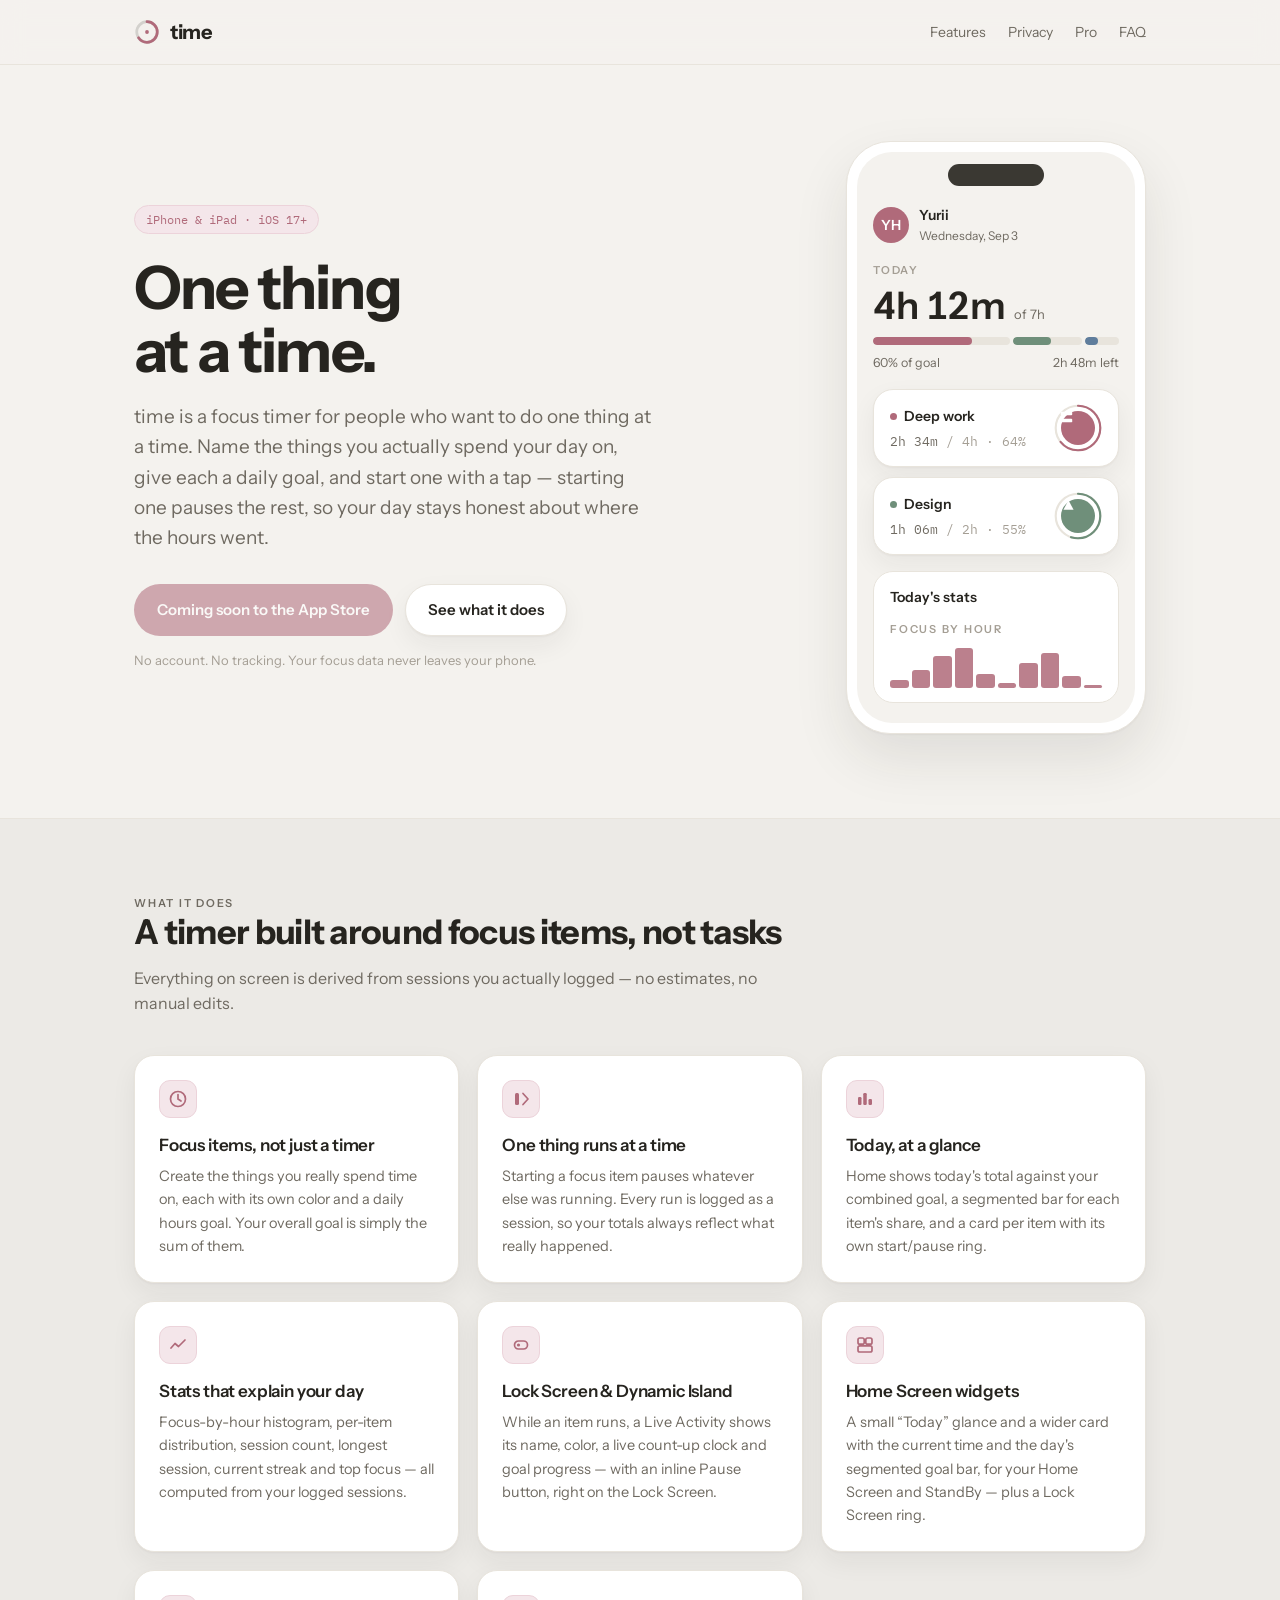
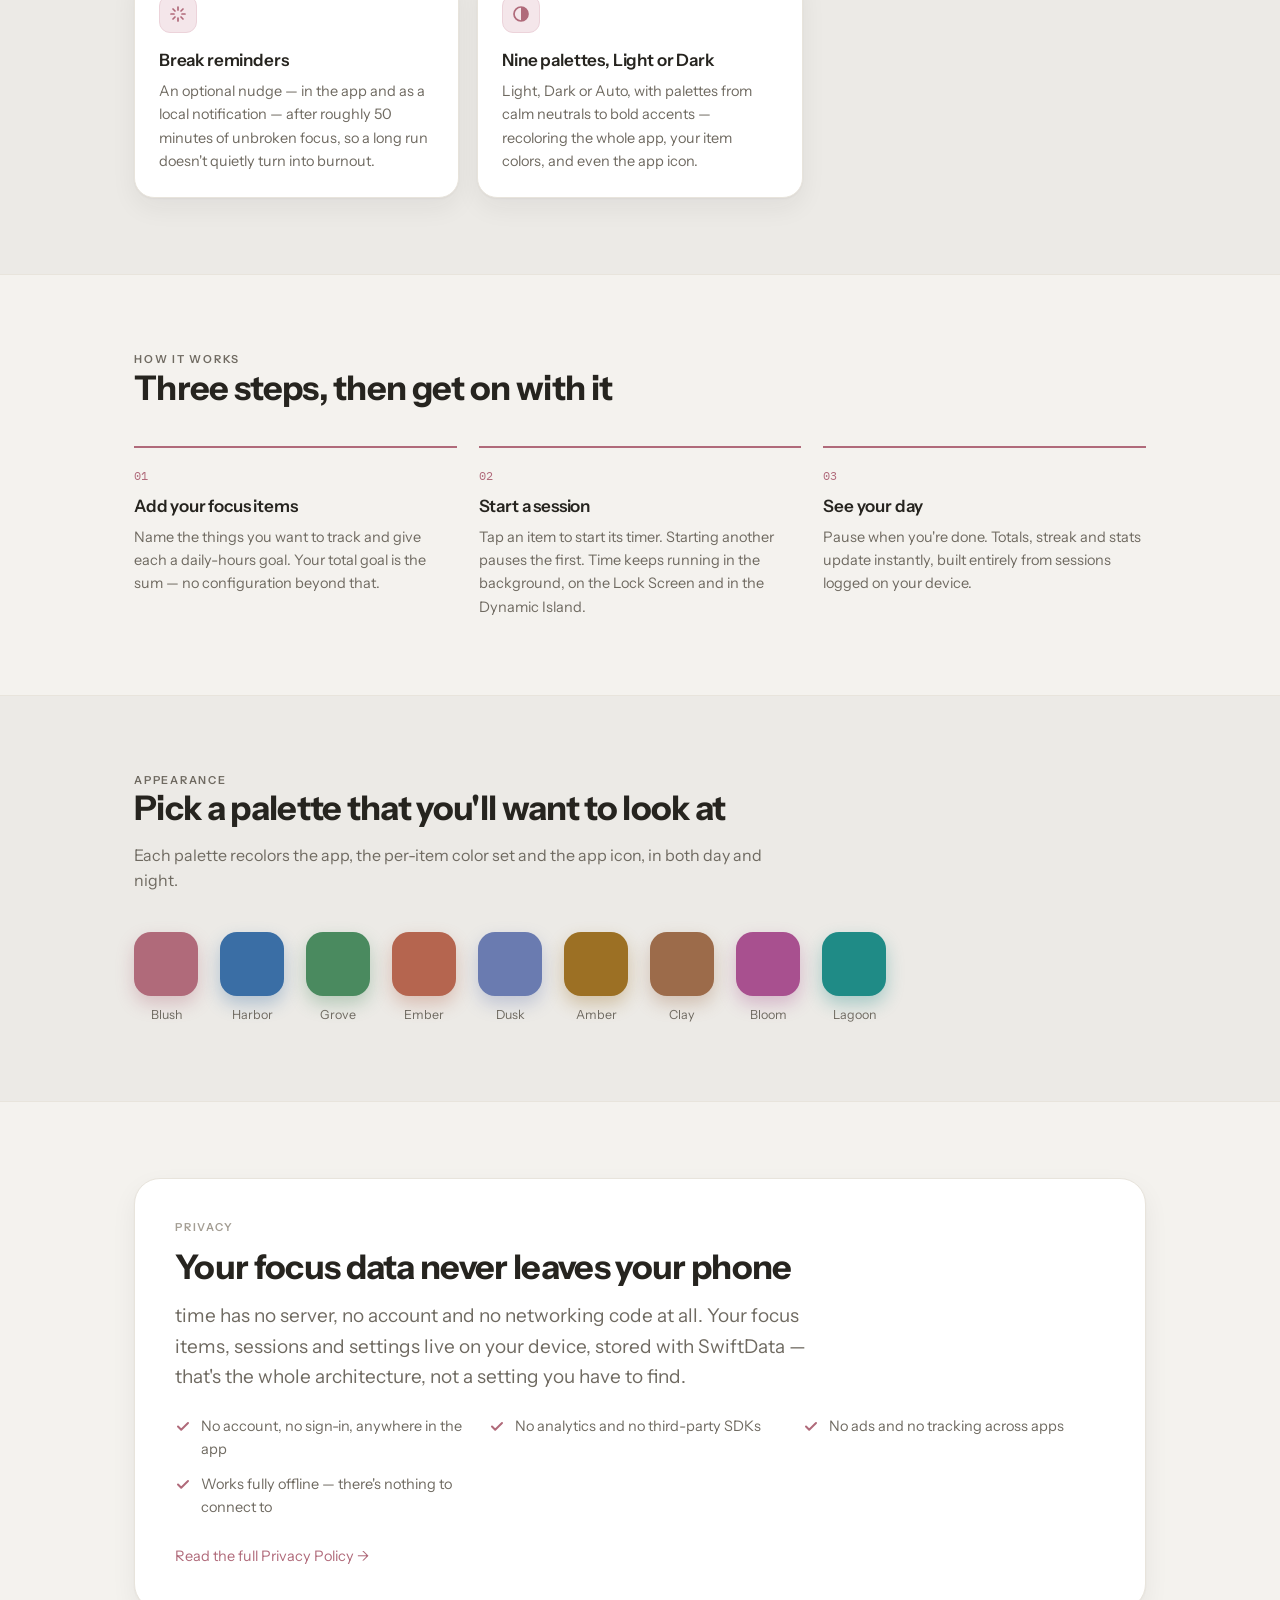
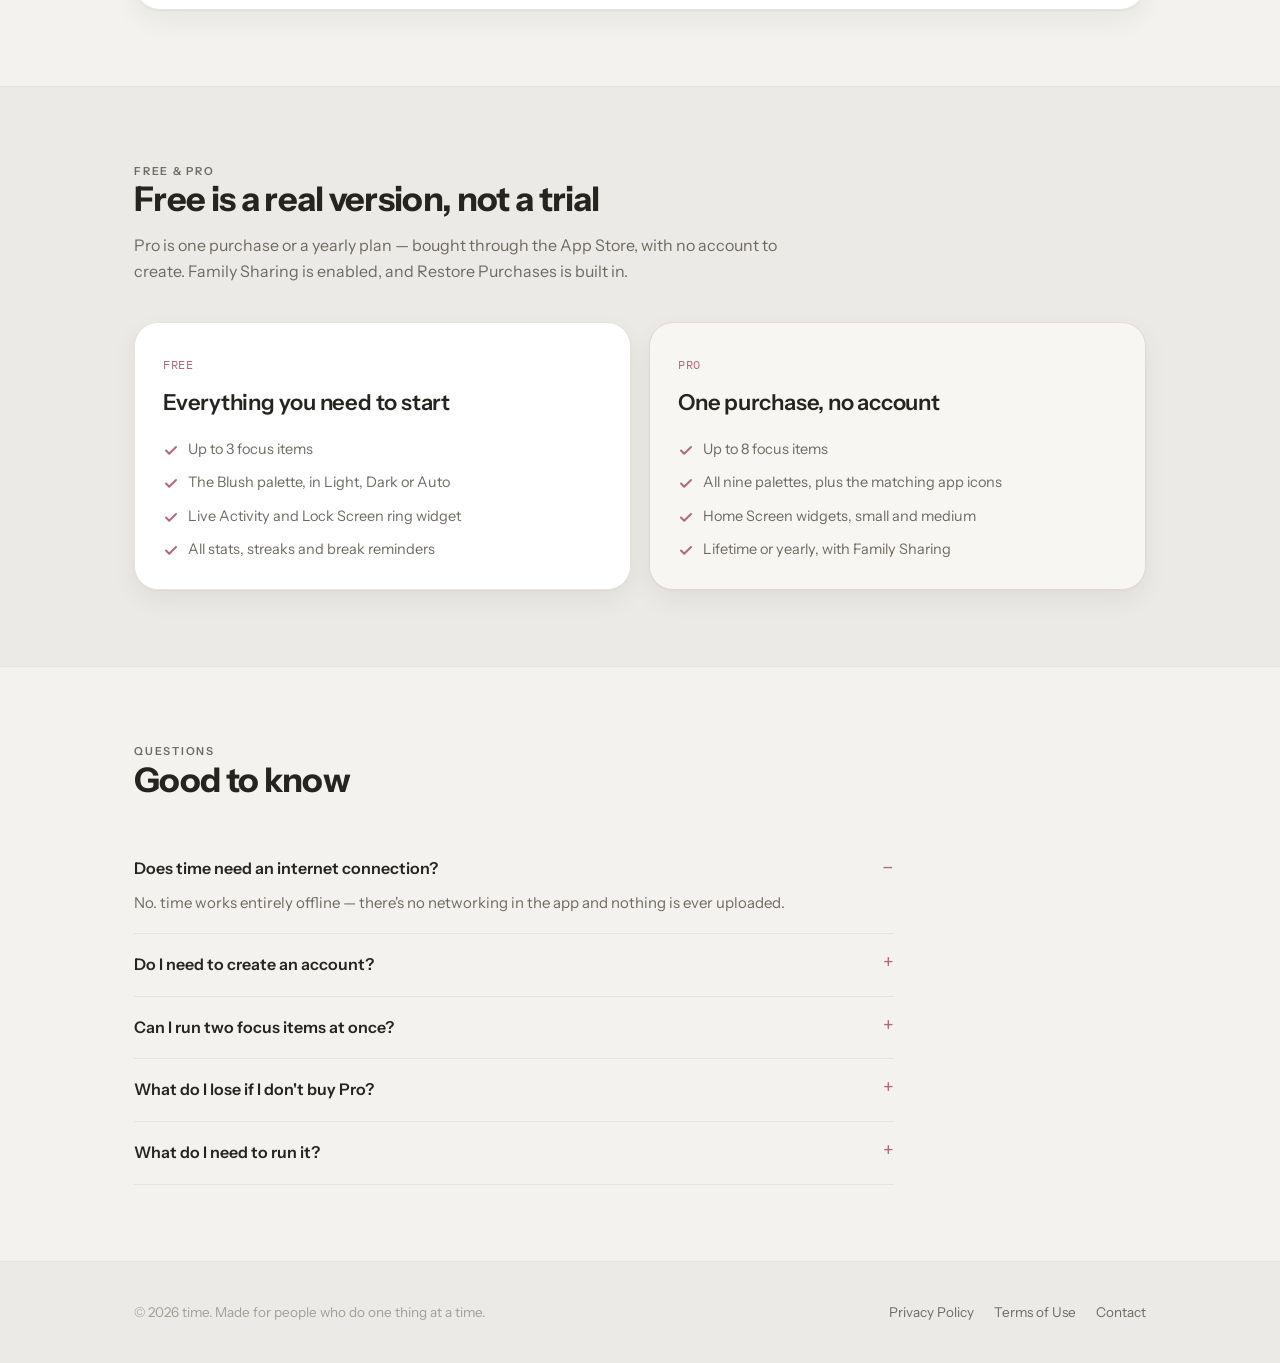
==== index.html @ 2e371567 "Add landing page, Privacy Policy and Terms of Use for GitHub Pages Static site for the `time` iOS ap" ====
<!DOCTYPE html>
<html lang="en">
<head>
<meta charset="utf-8">
<meta name="viewport" content="width=device-width, initial-scale=1">
<title>time — one thing at a time</title>
<meta name="description" content="time is a local-only focus timer for iPhone and iPad. Give the things you do each day their own goal, start one with a tap, and see exactly where your hours went. No account, no tracking.">
<meta property="og:title" content="time — one thing at a time">
<meta property="og:description" content="A local-only focus timer for iPhone and iPad. No account, no tracking.">
<meta property="og:type" content="website">
<meta name="theme-color" content="#b06a7a">
<link rel="preconnect" href="https://fonts.googleapis.com">
<link rel="preconnect" href="https://fonts.gstatic.com" crossorigin>
<link href="https://fonts.googleapis.com/css2?family=Instrument+Sans:wght@400;500;600;700&family=IBM+Plex+Mono:wght@400;500&display=swap" rel="stylesheet">
<link rel="stylesheet" href="assets/site.css">
<link rel="icon" href="assets/mark.svg" type="image/svg+xml">
</head>
<body>

<header class="site-head">
  <div class="wrap">
    <a class="brand" href="./">
      <svg width="26" height="26" viewBox="0 0 76 76" aria-hidden="true">
        <circle cx="38" cy="38" r="30" fill="none" stroke="currentColor" stroke-width="8" opacity=".16"/>
        <circle cx="38" cy="38" r="30" fill="none" stroke="#b06a7a" stroke-width="8" stroke-linecap="round"
                stroke-dasharray="188.5" stroke-dashoffset="66" transform="rotate(-90 38 38)"/>
        <circle cx="38" cy="38" r="5.5" fill="#b06a7a"/>
      </svg>
      time
    </a>
    <nav class="nav">
      <a href="#features">Features</a>
      <a href="#privacy">Privacy</a>
      <a href="#pricing">Pro</a>
      <a href="#faq">FAQ</a>
    </nav>
  </div>
</header>

<!-- ───────────────────────── hero ───────────────────────── -->
<section class="hero">
  <div class="wrap">
    <div class="hero-copy">
      <span class="badge">iPhone &amp; iPad · iOS 17+</span>
      <h1>One thing<br>at a time.</h1>
      <p class="lede">
        time is a focus timer for people who want to do one thing at a time. Name the things you
        actually spend your day on, give each a daily goal, and start one with a tap — starting
        one pauses the rest, so your day stays honest about where the hours went.
      </p>
      <div class="cta-row">
        <span class="btn btn--primary" aria-disabled="true">Coming soon to the App&nbsp;Store</span>
        <a class="btn btn--ghost" href="#features">See what it does</a>
      </div>
      <p class="cta-note">No account. No tracking. Your focus data never leaves your phone.</p>
    </div>

    <!-- home screen, drawn from the app's own design tokens -->
    <div class="phone" aria-label="The time app's Home screen">
      <div class="phone-screen">
        <div class="notch"></div>

        <div class="ph-row">
          <div style="display:flex; align-items:center; gap:10px">
            <div class="avatar">YH</div>
            <div>
              <div class="ph-name">Yurii</div>
              <div class="ph-date">Wednesday, Sep 3</div>
            </div>
          </div>
        </div>

        <div>
          <p class="eyebrow" style="margin-bottom:8px">Today</p>
          <div style="display:flex; align-items:baseline; gap:8px">
            <span class="ph-total">4h 12m</span>
            <span class="ph-of">of 7h</span>
          </div>
          <div class="segbar">
            <span style="flex:4"><i style="width:72%; background:#b06a7a"></i></span>
            <span style="flex:2"><i style="width:55%; background:#6f8f7a"></i></span>
            <span style="flex:1"><i style="width:38%; background:#5f7d9c"></i></span>
          </div>
          <div style="display:flex; justify-content:space-between; font-size:12.5px; color:var(--muted); margin-top:8px">
            <span>60% of goal</span><span>2h 48m left</span>
          </div>
        </div>

        <div style="display:flex; flex-direction:column; gap:10px">
          <div class="card focus-card">
            <div style="min-width:0">
              <div class="focus-name"><span class="dot" style="background:#b06a7a"></span>Deep work</div>
              <div class="focus-time">2h 34m<em> / 4h · 64%</em></div>
            </div>
            <div class="ring">
              <svg viewBox="0 0 56 56">
                <circle cx="28" cy="28" r="26" fill="none" stroke="var(--border)" stroke-width="2.5"/>
                <circle cx="28" cy="28" r="26" fill="none" stroke="#b06a7a" stroke-width="2.5"
                        stroke-linecap="round" stroke-dasharray="163.4" stroke-dashoffset="59"/>
              </svg>
              <button type="button" tabindex="-1" aria-hidden="true">
                <svg width="11" height="12" viewBox="0 0 13 14"><rect width="4.5" height="14" rx="1.5" fill="currentColor"/><rect x="8.5" width="4.5" height="14" rx="1.5" fill="currentColor"/></svg>
              </button>
            </div>
          </div>

          <div class="card focus-card">
            <div style="min-width:0">
              <div class="focus-name"><span class="dot" style="background:#6f8f7a"></span>Design</div>
              <div class="focus-time">1h 06m<em> / 2h · 55%</em></div>
            </div>
            <div class="ring">
              <svg viewBox="0 0 56 56">
                <circle cx="28" cy="28" r="26" fill="none" stroke="var(--border)" stroke-width="2.5"/>
                <circle cx="28" cy="28" r="26" fill="none" stroke="#6f8f7a" stroke-width="2.5"
                        stroke-linecap="round" stroke-dasharray="163.4" stroke-dashoffset="74"/>
              </svg>
              <button type="button" tabindex="-1" aria-hidden="true" style="background:#6f8f7a">
                <svg width="11" height="12" viewBox="0 0 13 14" style="margin-left:2px"><path d="M1 1l11 6-11 6z" fill="currentColor"/></svg>
              </button>
            </div>
          </div>
        </div>

        <div class="card card--flat">
          <div style="font-size:14px; font-weight:600">Today's stats</div>
          <p class="eyebrow" style="margin:12px 0 0">Focus by hour</p>
          <div class="hist">
            <i style="height:20%"></i><i style="height:45%"></i><i style="height:80%"></i>
            <i style="height:100%"></i><i style="height:35%"></i><i style="height:12%"></i>
            <i style="height:62%"></i><i style="height:88%"></i><i style="height:30%"></i>
            <i style="height:8%"></i>
          </div>
        </div>
      </div>
    </div>
  </div>
</section>

<!-- ───────────────────────── features ───────────────────────── -->
<section id="features" class="alt">
  <div class="wrap">
    <div class="section-head">
      <p class="eyebrow">What it does</p>
      <h2>A timer built around focus items, not tasks</h2>
      <p>Everything on screen is derived from sessions you actually logged — no estimates, no manual edits.</p>
    </div>

    <div class="grid">
      <article class="feature">
        <div class="ficon"><svg width="20" height="20" viewBox="0 0 20 20" fill="none"><circle cx="10" cy="10" r="7.5" stroke="currentColor" stroke-width="1.7"/><path d="M10 5.5V10l3 2" stroke="currentColor" stroke-width="1.7" stroke-linecap="round"/></svg></div>
        <h3>Focus items, not just a timer</h3>
        <p>Create the things you really spend time on, each with its own color and a daily hours goal. Your overall goal is simply the sum of them.</p>
      </article>

      <article class="feature">
        <div class="ficon"><svg width="20" height="20" viewBox="0 0 20 20" fill="none"><rect x="4" y="4" width="4" height="12" rx="1.5" fill="currentColor"/><path d="M12 4.5l5 5.5-5 5.5" stroke="currentColor" stroke-width="1.7" stroke-linecap="round" stroke-linejoin="round"/></svg></div>
        <h3>One thing runs at a time</h3>
        <p>Starting a focus item pauses whatever else was running. Every run is logged as a session, so your totals always reflect what really happened.</p>
      </article>

      <article class="feature">
        <div class="ficon"><svg width="20" height="20" viewBox="0 0 20 20" fill="none"><rect x="3" y="8" width="3.5" height="8" rx="1.2" fill="currentColor"/><rect x="8.25" y="4" width="3.5" height="12" rx="1.2" fill="currentColor"/><rect x="13.5" y="10" width="3.5" height="6" rx="1.2" fill="currentColor"/></svg></div>
        <h3>Today, at a glance</h3>
        <p>Home shows today's total against your combined goal, a segmented bar for each item's share, and a card per item with its own start/pause ring.</p>
      </article>

      <article class="feature">
        <div class="ficon"><svg width="20" height="20" viewBox="0 0 20 20" fill="none"><path d="M3 13l4-4.5 3.5 3L17 5" stroke="currentColor" stroke-width="1.7" stroke-linecap="round" stroke-linejoin="round"/></svg></div>
        <h3>Stats that explain your day</h3>
        <p>Focus-by-hour histogram, per-item distribution, session count, longest session, current streak and top focus — all computed from your logged sessions.</p>
      </article>

      <article class="feature">
        <div class="ficon"><svg width="20" height="20" viewBox="0 0 20 20" fill="none"><rect x="3.5" y="6" width="13" height="8" rx="4" stroke="currentColor" stroke-width="1.7"/><circle cx="7.5" cy="10" r="1.6" fill="currentColor"/></svg></div>
        <h3>Lock Screen &amp; Dynamic Island</h3>
        <p>While an item runs, a Live Activity shows its name, color, a live count-up clock and goal progress — with an inline Pause button, right on the Lock Screen.</p>
      </article>

      <article class="feature">
        <div class="ficon"><svg width="20" height="20" viewBox="0 0 20 20" fill="none"><rect x="3" y="3" width="6.2" height="6.2" rx="1.8" stroke="currentColor" stroke-width="1.7"/><rect x="10.8" y="3" width="6.2" height="6.2" rx="1.8" stroke="currentColor" stroke-width="1.7"/><rect x="3" y="10.8" width="14" height="6.2" rx="1.8" stroke="currentColor" stroke-width="1.7"/></svg></div>
        <h3>Home Screen widgets</h3>
        <p>A small “Today” glance and a wider card with the current time and the day's segmented goal bar, for your Home Screen and StandBy — plus a Lock Screen ring.</p>
      </article>

      <article class="feature">
        <div class="ficon"><svg width="20" height="20" viewBox="0 0 20 20" fill="none"><path d="M10 3v3M10 14v3M3 10h3M14 10h3M5 5l2 2M13 13l2 2M15 5l-2 2M7 13l-2 2" stroke="currentColor" stroke-width="1.7" stroke-linecap="round"/></svg></div>
        <h3>Break reminders</h3>
        <p>An optional nudge — in the app and as a local notification — after roughly 50 minutes of unbroken focus, so a long run doesn't quietly turn into burnout.</p>
      </article>

      <article class="feature">
        <div class="ficon"><svg width="20" height="20" viewBox="0 0 20 20" fill="none"><circle cx="10" cy="10" r="7" stroke="currentColor" stroke-width="1.7"/><path d="M10 3a7 7 0 010 14z" fill="currentColor"/></svg></div>
        <h3>Nine palettes, Light or Dark</h3>
        <p>Light, Dark or Auto, with palettes from calm neutrals to bold accents — recoloring the whole app, your item colors, and even the app icon.</p>
      </article>
    </div>
  </div>
</section>

<!-- ───────────────────────── how it works ───────────────────────── -->
<section id="how">
  <div class="wrap">
    <div class="section-head">
      <p class="eyebrow">How it works</p>
      <h2>Three steps, then get on with it</h2>
    </div>
    <div class="steps">
      <div class="step">
        <h3>Add your focus items</h3>
        <p>Name the things you want to track and give each a daily-hours goal. Your total goal is the sum — no configuration beyond that.</p>
      </div>
      <div class="step">
        <h3>Start a session</h3>
        <p>Tap an item to start its timer. Starting another pauses the first. Time keeps running in the background, on the Lock Screen and in the Dynamic Island.</p>
      </div>
      <div class="step">
        <h3>See your day</h3>
        <p>Pause when you're done. Totals, streak and stats update instantly, built entirely from sessions logged on your device.</p>
      </div>
    </div>
  </div>
</section>

<!-- ───────────────────────── palettes ───────────────────────── -->
<section class="alt">
  <div class="wrap">
    <div class="section-head">
      <p class="eyebrow">Appearance</p>
      <h2>Pick a palette that you'll want to look at</h2>
      <p>Each palette recolors the app, the per-item color set and the app icon, in both day and night.</p>
    </div>
    <div class="palettes">
      <div class="pal"><div class="pal-tile" style="background:#b06a7a; box-shadow:0 8px 18px #b06a7a55"></div><span class="pal-name">Blush</span></div>
      <div class="pal"><div class="pal-tile" style="background:#3a6ea5; box-shadow:0 8px 18px #3a6ea555"></div><span class="pal-name">Harbor</span></div>
      <div class="pal"><div class="pal-tile" style="background:#4a8a5f; box-shadow:0 8px 18px #4a8a5f55"></div><span class="pal-name">Grove</span></div>
      <div class="pal"><div class="pal-tile" style="background:#b5654f; box-shadow:0 8px 18px #b5654f55"></div><span class="pal-name">Ember</span></div>
      <div class="pal"><div class="pal-tile" style="background:#6a7bb0; box-shadow:0 8px 18px #6a7bb055"></div><span class="pal-name">Dusk</span></div>
      <div class="pal"><div class="pal-tile" style="background:#9c7024; box-shadow:0 8px 18px #9c702455"></div><span class="pal-name">Amber</span></div>
      <div class="pal"><div class="pal-tile" style="background:#9c6b4a; box-shadow:0 8px 18px #9c6b4a55"></div><span class="pal-name">Clay</span></div>
      <div class="pal"><div class="pal-tile" style="background:#a8508f; box-shadow:0 8px 18px #a8508f55"></div><span class="pal-name">Bloom</span></div>
      <div class="pal"><div class="pal-tile" style="background:#1f8b86; box-shadow:0 8px 18px #1f8b8655"></div><span class="pal-name">Lagoon</span></div>
    </div>
  </div>
</section>

<!-- ───────────────────────── privacy ───────────────────────── -->
<section id="privacy">
  <div class="wrap">
    <div class="panel">
      <p class="eyebrow">Privacy</p>
      <h2>Your focus data never leaves your phone</h2>
      <p class="lede" style="max-width:640px">
        time has no server, no account and no networking code at all. Your focus items, sessions
        and settings live on your device, stored with SwiftData — that's the whole architecture,
        not a setting you have to find.
      </p>
      <ul class="checks">
        <li><svg width="16" height="16" viewBox="0 0 16 16" fill="none"><path d="M3 8.5l3.2 3.2L13 5" stroke="currentColor" stroke-width="2" stroke-linecap="round" stroke-linejoin="round"/></svg><span>No account, no sign-in, anywhere in the app</span></li>
        <li><svg width="16" height="16" viewBox="0 0 16 16" fill="none"><path d="M3 8.5l3.2 3.2L13 5" stroke="currentColor" stroke-width="2" stroke-linecap="round" stroke-linejoin="round"/></svg><span>No analytics and no third-party SDKs</span></li>
        <li><svg width="16" height="16" viewBox="0 0 16 16" fill="none"><path d="M3 8.5l3.2 3.2L13 5" stroke="currentColor" stroke-width="2" stroke-linecap="round" stroke-linejoin="round"/></svg><span>No ads and no tracking across apps</span></li>
        <li><svg width="16" height="16" viewBox="0 0 16 16" fill="none"><path d="M3 8.5l3.2 3.2L13 5" stroke="currentColor" stroke-width="2" stroke-linecap="round" stroke-linejoin="round"/></svg><span>Works fully offline — there's nothing to connect to</span></li>
      </ul>
      <p style="margin:26px 0 0; font-size:14.5px"><a href="privacy/">Read the full Privacy Policy →</a></p>
    </div>
  </div>
</section>

<!-- ───────────────────────── pricing ───────────────────────── -->
<section id="pricing" class="alt">
  <div class="wrap">
    <div class="section-head">
      <p class="eyebrow">Free &amp; Pro</p>
      <h2>Free is a real version, not a trial</h2>
      <p>Pro is one purchase or a yearly plan — bought through the App Store, with no account to create. Family Sharing is enabled, and Restore Purchases is built in.</p>
    </div>
    <div class="tiers">
      <div class="tier">
        <span class="tier-tag">Free</span>
        <h3 style="font-size:22px; margin:8px 0 0">Everything you need to start</h3>
        <ul>
          <li><svg width="16" height="16" viewBox="0 0 16 16" fill="none"><path d="M3 8.5l3.2 3.2L13 5" stroke="currentColor" stroke-width="2" stroke-linecap="round" stroke-linejoin="round"/></svg><span>Up to 3 focus items</span></li>
          <li><svg width="16" height="16" viewBox="0 0 16 16" fill="none"><path d="M3 8.5l3.2 3.2L13 5" stroke="currentColor" stroke-width="2" stroke-linecap="round" stroke-linejoin="round"/></svg><span>The Blush palette, in Light, Dark or Auto</span></li>
          <li><svg width="16" height="16" viewBox="0 0 16 16" fill="none"><path d="M3 8.5l3.2 3.2L13 5" stroke="currentColor" stroke-width="2" stroke-linecap="round" stroke-linejoin="round"/></svg><span>Live Activity and Lock Screen ring widget</span></li>
          <li><svg width="16" height="16" viewBox="0 0 16 16" fill="none"><path d="M3 8.5l3.2 3.2L13 5" stroke="currentColor" stroke-width="2" stroke-linecap="round" stroke-linejoin="round"/></svg><span>All stats, streaks and break reminders</span></li>
        </ul>
      </div>
      <div class="tier tier--pro">
        <span class="tier-tag">Pro</span>
        <h3 style="font-size:22px; margin:8px 0 0">One purchase, no account</h3>
        <ul>
          <li><svg width="16" height="16" viewBox="0 0 16 16" fill="none"><path d="M3 8.5l3.2 3.2L13 5" stroke="currentColor" stroke-width="2" stroke-linecap="round" stroke-linejoin="round"/></svg><span>Up to 8 focus items</span></li>
          <li><svg width="16" height="16" viewBox="0 0 16 16" fill="none"><path d="M3 8.5l3.2 3.2L13 5" stroke="currentColor" stroke-width="2" stroke-linecap="round" stroke-linejoin="round"/></svg><span>All nine palettes, plus the matching app icons</span></li>
          <li><svg width="16" height="16" viewBox="0 0 16 16" fill="none"><path d="M3 8.5l3.2 3.2L13 5" stroke="currentColor" stroke-width="2" stroke-linecap="round" stroke-linejoin="round"/></svg><span>Home Screen widgets, small and medium</span></li>
          <li><svg width="16" height="16" viewBox="0 0 16 16" fill="none"><path d="M3 8.5l3.2 3.2L13 5" stroke="currentColor" stroke-width="2" stroke-linecap="round" stroke-linejoin="round"/></svg><span>Lifetime or yearly, with Family Sharing</span></li>
        </ul>
      </div>
    </div>
  </div>
</section>

<!-- ───────────────────────── faq ───────────────────────── -->
<section id="faq">
  <div class="wrap">
    <div class="section-head">
      <p class="eyebrow">Questions</p>
      <h2>Good to know</h2>
    </div>
    <div class="faq">
      <details open>
        <summary>Does time need an internet connection?</summary>
        <p>No. time works entirely offline — there's no networking in the app and nothing is ever uploaded.</p>
      </details>
      <details>
        <summary>Do I need to create an account?</summary>
        <p>No. There's no sign-in anywhere in the app, including for the Pro purchase — that goes through your Apple ID.</p>
      </details>
      <details>
        <summary>Can I run two focus items at once?</summary>
        <p>Deliberately not. Starting one pauses whichever item was running, so your logged time always reflects one thing at a time.</p>
      </details>
      <details>
        <summary>What do I lose if I don't buy Pro?</summary>
        <p>Nothing you've already recorded. Free gives you three focus items, the Blush palette, the Lock Screen ring and the Live Activity. If items go beyond the free limit they simply can't be started again — their history stays intact and still counts in your stats.</p>
      </details>
      <details>
        <summary>What do I need to run it?</summary>
        <p>An iPhone or iPad on iOS 17 or later. iOS 17 is the floor because the app is built on SwiftData and the Observation framework, which covers iPhone XS/XR/SE (2nd gen) and newer.</p>
      </details>
    </div>
  </div>
</section>

<footer class="site-foot">
  <div class="wrap">
    <p>© <span id="yr">2026</span> time. Made for people who do one thing at a time.</p>
    <nav class="foot-links">
      <a href="privacy/">Privacy Policy</a>
      <a href="terms/">Terms of Use</a>
      <a href="mailto:gutachkee@gmail.com">Contact</a>
    </nav>
  </div>
</footer>

<script>document.getElementById('yr').textContent = new Date().getFullYear();</script>
</body>
</html>
---- assets/site.css ----
/* time — shared site styles. Palette mirrors TrackerCore/PaletteTokens.swift (Blush). */

:root{
  --bg:#f4f2ee;
  --bg-alt:#eceae6;
  --surface:#ffffff;
  --surface-2:#f8f6f2;
  --text:#26241f;
  --muted:#6f6a61;
  --faint:#a49e94;
  --border:#e8e4dc;
  --accent:#b06a7a;
  --accent-soft:#f4e6ea;
  --accent-line:#ecd3da;
  --shadow:0 1px 2px rgba(40,36,28,.04), 0 10px 26px rgba(40,36,28,.06);
  --shadow-lg:0 1px 2px rgba(40,36,28,.04), 0 24px 54px rgba(40,36,28,.10);
  --radius:20px;
  --sans:'Instrument Sans',system-ui,-apple-system,'Segoe UI',sans-serif;
  --mono:'IBM Plex Mono',ui-monospace,SFMono-Regular,Menlo,monospace;
  color-scheme:light dark;
}

@media (prefers-color-scheme:dark){
  :root{
    --bg:#161513; --bg-alt:#1b1a17; --surface:#201f1c; --surface-2:#1c1b18;
    --text:#eceae4; --muted:#a09a91; --faint:#7b756c; --border:#302d29;
    --accent:#d98aa0; --accent-soft:#2b2124; --accent-line:#3d2e33;
    --shadow:0 1px 2px rgba(0,0,0,.3), 0 10px 26px rgba(0,0,0,.28);
    --shadow-lg:0 1px 2px rgba(0,0,0,.3), 0 24px 54px rgba(0,0,0,.38);
  }
}

*,*::before,*::after{box-sizing:border-box}
html{-webkit-text-size-adjust:100%}
body{
  margin:0; background:var(--bg); color:var(--text);
  font-family:var(--sans); font-size:16px; line-height:1.6;
  -webkit-font-smoothing:antialiased;
}
img,svg{max-width:100%}
a{color:var(--accent); text-decoration:none}
a:hover{text-decoration:underline}

.wrap{width:100%; max-width:1060px; margin:0 auto; padding:0 24px}
.wrap--narrow{max-width:720px}

/* ---------- header ---------- */
.site-head{
  position:sticky; top:0; z-index:20;
  background:color-mix(in srgb, var(--bg) 86%, transparent);
  backdrop-filter:saturate(150%) blur(12px);
  border-bottom:1px solid var(--border);
}
.site-head .wrap{display:flex; align-items:center; justify-content:space-between; gap:16px; height:64px}
.brand{display:flex; align-items:center; gap:10px; color:var(--text); font-weight:700; font-size:20px; letter-spacing:-.02em}
.brand:hover{text-decoration:none}
.nav{display:flex; align-items:center; gap:22px; font-size:14px}
.nav a{color:var(--muted)}
.nav a:hover{color:var(--text); text-decoration:none}

/* ---------- type ---------- */
.eyebrow{font-size:11px; letter-spacing:.16em; text-transform:uppercase; font-weight:600; color:var(--faint); margin:0 0 12px}
h1{font-size:clamp(38px,6vw,60px); line-height:1.05; letter-spacing:-.03em; font-weight:700; margin:0 0 20px}
h2{font-size:clamp(26px,3.4vw,34px); line-height:1.15; letter-spacing:-.02em; font-weight:700; margin:0 0 14px}
h3{font-size:17px; font-weight:600; letter-spacing:-.01em; margin:0 0 6px}
.lede{font-size:clamp(17px,2vw,19px); line-height:1.6; color:var(--muted); margin:0}
.mono{font-family:var(--mono)}

/* ---------- sections ---------- */
section{padding:76px 0}
.section-head{max-width:660px; margin-bottom:38px}
.section-head p{color:var(--muted); margin:0}
.alt{background:var(--bg-alt); border-top:1px solid var(--border); border-bottom:1px solid var(--border)}

/* ---------- hero ---------- */
.hero{padding:76px 0 84px}
.hero .wrap{display:grid; grid-template-columns:minmax(0,1fr) auto; gap:64px; align-items:center}
.hero-copy{max-width:520px}
.badge{
  display:inline-flex; align-items:center; gap:8px; font-family:var(--mono); font-size:12px;
  color:var(--accent); background:var(--accent-soft); border:1px solid var(--accent-line);
  padding:4px 11px; border-radius:999px; margin-bottom:22px;
}
.cta-row{display:flex; flex-wrap:wrap; gap:12px; align-items:center; margin-top:30px}
.btn{
  display:inline-flex; align-items:center; gap:9px; font-size:15px; font-weight:600;
  padding:13px 22px; border-radius:999px; border:1px solid transparent; cursor:pointer;
}
.btn:hover{text-decoration:none}
.btn--primary{background:var(--accent); color:#fff; box-shadow:0 8px 18px color-mix(in srgb, var(--accent) 34%, transparent)}
@media (prefers-color-scheme:dark){ .btn--primary{color:#1a1512} }
.btn--primary[aria-disabled="true"]{opacity:.55; cursor:default; box-shadow:none}
.btn--ghost{background:var(--surface); color:var(--text); border-color:var(--border); box-shadow:var(--shadow)}
.cta-note{font-size:13px; color:var(--faint); margin:14px 0 0}

/* ---------- phone mock ---------- */
.phone{
  width:300px; flex:none; border-radius:44px; padding:10px;
  background:var(--surface); border:1px solid var(--border); box-shadow:var(--shadow-lg);
}
.phone-screen{
  border-radius:35px; background:var(--bg); overflow:hidden;
  padding:26px 16px 20px; display:flex; flex-direction:column; gap:16px;
}
.notch{width:96px; height:22px; border-radius:999px; background:var(--text); opacity:.9; margin:-14px auto 2px}
.ph-row{display:flex; align-items:center; justify-content:space-between; gap:10px}
.avatar{
  width:36px; height:36px; border-radius:999px; background:var(--accent); color:#fff;
  display:flex; align-items:center; justify-content:center; font-size:14px; font-weight:600;
}
.ph-name{font-size:14px; font-weight:600}
.ph-date{font-size:12px; color:var(--muted)}
.ph-total{font-size:38px; font-weight:600; line-height:1; letter-spacing:-.01em; font-feature-settings:'tnum'}
.ph-of{font-size:13px; color:var(--muted)}
.segbar{display:flex; gap:3px; margin-top:12px}
.segbar span{height:8px; border-radius:999px; background:var(--border); position:relative; overflow:hidden}
.segbar span i{position:absolute; inset:0 auto 0 0; border-radius:999px; display:block}
.card{
  background:var(--surface); border:1px solid var(--border); border-radius:var(--radius);
  padding:14px 16px; box-shadow:var(--shadow);
}
.card--flat{box-shadow:none}
.focus-card{display:flex; align-items:center; justify-content:space-between; gap:12px}
.focus-name{font-size:14px; font-weight:600; display:flex; align-items:center; gap:7px}
.dot{width:7px; height:7px; border-radius:999px; flex:none}
.focus-time{font-family:var(--mono); font-size:12.5px; color:var(--muted); margin-top:4px}
.focus-time em{font-style:normal; color:var(--faint)}
.ring{position:relative; width:48px; height:48px; flex:none}
.ring svg{position:absolute; inset:0; transform:rotate(-90deg)}
.ring button{
  position:absolute; inset:7px; border-radius:999px; border:none; background:var(--accent); color:#fff;
  display:flex; align-items:center; justify-content:center; cursor:default;
}
.hist{display:flex; align-items:flex-end; gap:3px; height:40px; margin-top:10px}
.hist i{flex:1; background:var(--accent); border-radius:3px; opacity:.85; display:block}

/* ---------- grids ---------- */
.grid{display:grid; gap:18px; grid-template-columns:repeat(auto-fit,minmax(250px,1fr))}
.feature{background:var(--surface); border:1px solid var(--border); border-radius:var(--radius); padding:24px; box-shadow:var(--shadow)}
.feature p{margin:0; color:var(--muted); font-size:14.5px}
.ficon{
  width:38px; height:38px; border-radius:11px; background:var(--accent-soft); border:1px solid var(--accent-line);
  color:var(--accent); display:flex; align-items:center; justify-content:center; margin-bottom:14px;
}

.steps{display:grid; gap:22px; grid-template-columns:repeat(auto-fit,minmax(240px,1fr)); counter-reset:step}
.step{position:relative; padding-top:18px; border-top:2px solid var(--accent)}
.step::before{
  counter-increment:step; content:counter(step,decimal-leading-zero);
  font-family:var(--mono); font-size:12px; color:var(--accent); display:block; margin-bottom:8px;
}
.step p{margin:0; color:var(--muted); font-size:14.5px}

/* ---------- palettes ---------- */
.palettes{display:flex; flex-wrap:wrap; gap:22px}
.pal{display:flex; flex-direction:column; align-items:center; gap:9px}
.pal-tile{width:64px; height:64px; border-radius:17px; display:flex; align-items:center; justify-content:center}
.pal-name{font-size:12.5px; color:var(--muted)}

/* ---------- privacy panel ---------- */
.panel{
  background:var(--surface); border:1px solid var(--border); border-radius:26px;
  padding:40px; box-shadow:var(--shadow);
}
.checks{list-style:none; margin:22px 0 0; padding:0; display:grid; gap:12px; grid-template-columns:repeat(auto-fit,minmax(240px,1fr))}
.checks li{display:flex; gap:10px; font-size:14.5px; color:var(--muted)}
.checks svg{flex:none; color:var(--accent); margin-top:3px}

/* ---------- pricing ---------- */
.tiers{display:grid; gap:18px; grid-template-columns:repeat(auto-fit,minmax(280px,1fr))}
.tier{background:var(--surface); border:1px solid var(--border); border-radius:24px; padding:28px; box-shadow:var(--shadow)}
.tier--pro{border-color:var(--accent-line); background:var(--surface-2)}
.tier ul{list-style:none; margin:18px 0 0; padding:0; display:grid; gap:10px}
.tier li{font-size:14.5px; color:var(--muted); display:flex; gap:9px}
.tier li svg{flex:none; color:var(--accent); margin-top:4px}
.tier-tag{font-family:var(--mono); font-size:11.5px; letter-spacing:.06em; text-transform:uppercase; color:var(--accent)}

/* ---------- faq ---------- */
.faq{display:grid; gap:0; max-width:760px}
details{border-bottom:1px solid var(--border); padding:18px 0}
details summary{cursor:pointer; font-weight:600; font-size:16px; list-style:none; display:flex; justify-content:space-between; gap:16px}
details summary::-webkit-details-marker{display:none}
details summary::after{content:'+'; color:var(--accent); font-weight:400; font-size:20px; line-height:1}
details[open] summary::after{content:'–'}
details p{margin:10px 0 0; color:var(--muted); font-size:15px}

/* ---------- legal ---------- */
.legal{padding:64px 0 88px}
.legal h1{font-size:clamp(32px,5vw,44px); margin-bottom:10px}
.legal .updated{font-family:var(--mono); font-size:13px; color:var(--faint); margin:0 0 40px}
.legal h2{font-size:21px; margin:40px 0 10px}
.legal p, .legal li{color:var(--muted); font-size:15.5px}
.legal ul{padding-left:20px}
.legal strong{color:var(--text)}
.legal hr{border:0; border-top:1px solid var(--border); margin:44px 0}

/* ---------- footer ---------- */
.site-foot{border-top:1px solid var(--border); background:var(--bg-alt); padding:40px 0}
.site-foot .wrap{display:flex; flex-wrap:wrap; gap:16px; align-items:center; justify-content:space-between}
.site-foot p{margin:0; font-size:13.5px; color:var(--faint)}
.foot-links{display:flex; flex-wrap:wrap; gap:20px; font-size:13.5px}
.foot-links a{color:var(--muted)}

@media (max-width:880px){
  .hero .wrap{grid-template-columns:minmax(0,1fr); justify-items:start; gap:48px}
  .phone{margin:0 auto}
  section{padding:60px 0}
  .panel{padding:28px}
}
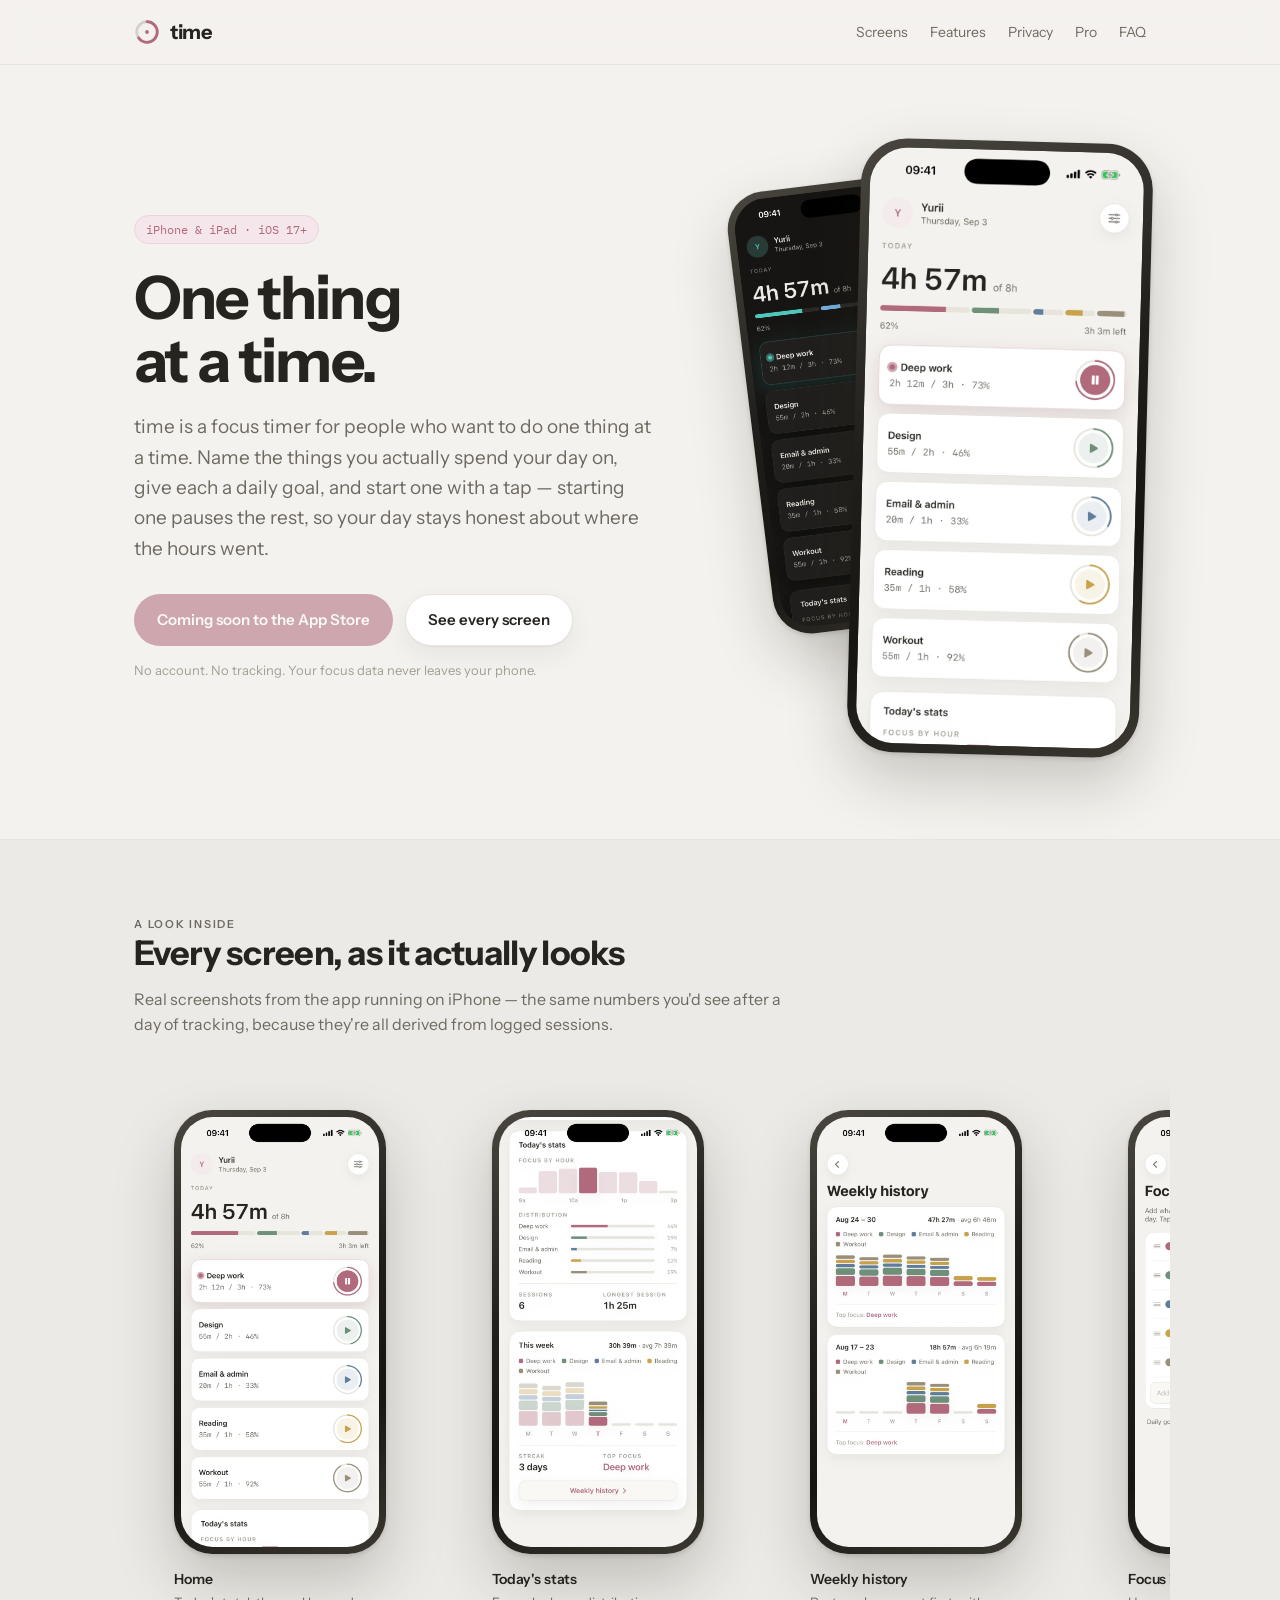
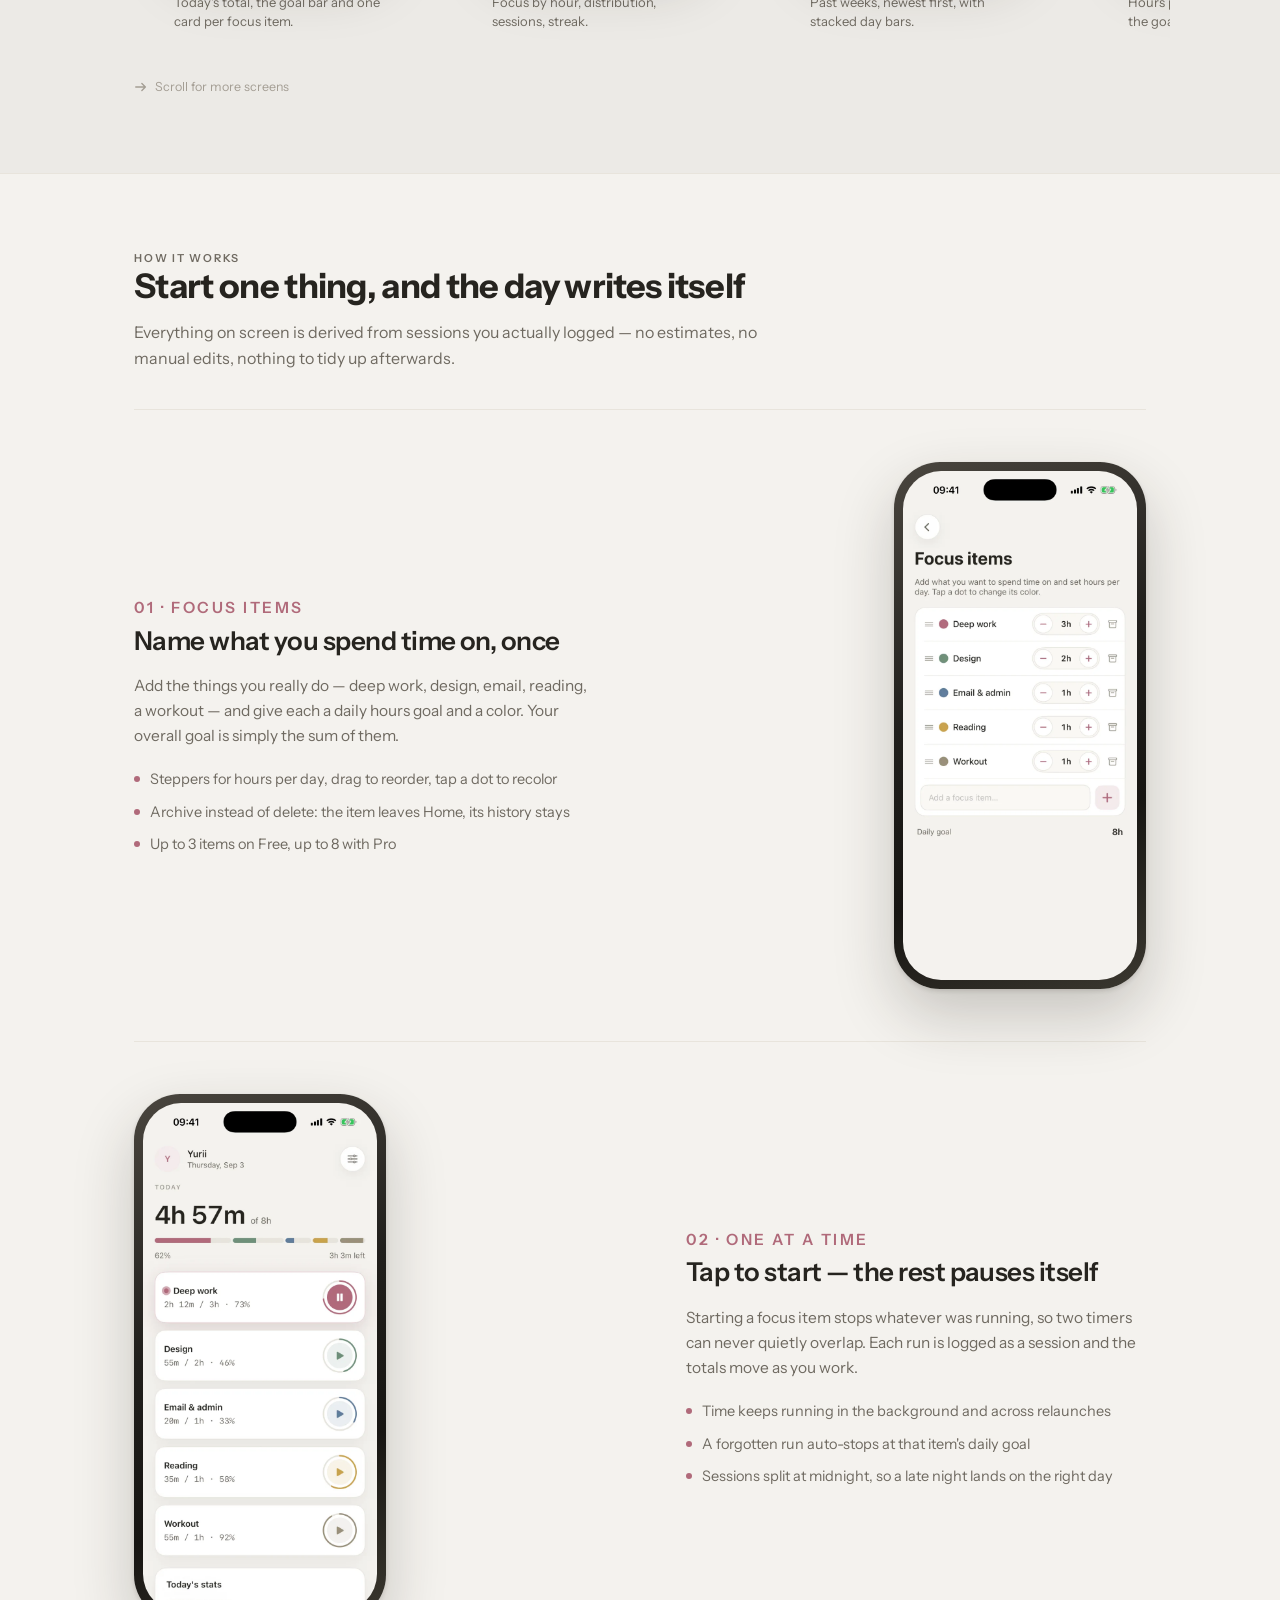
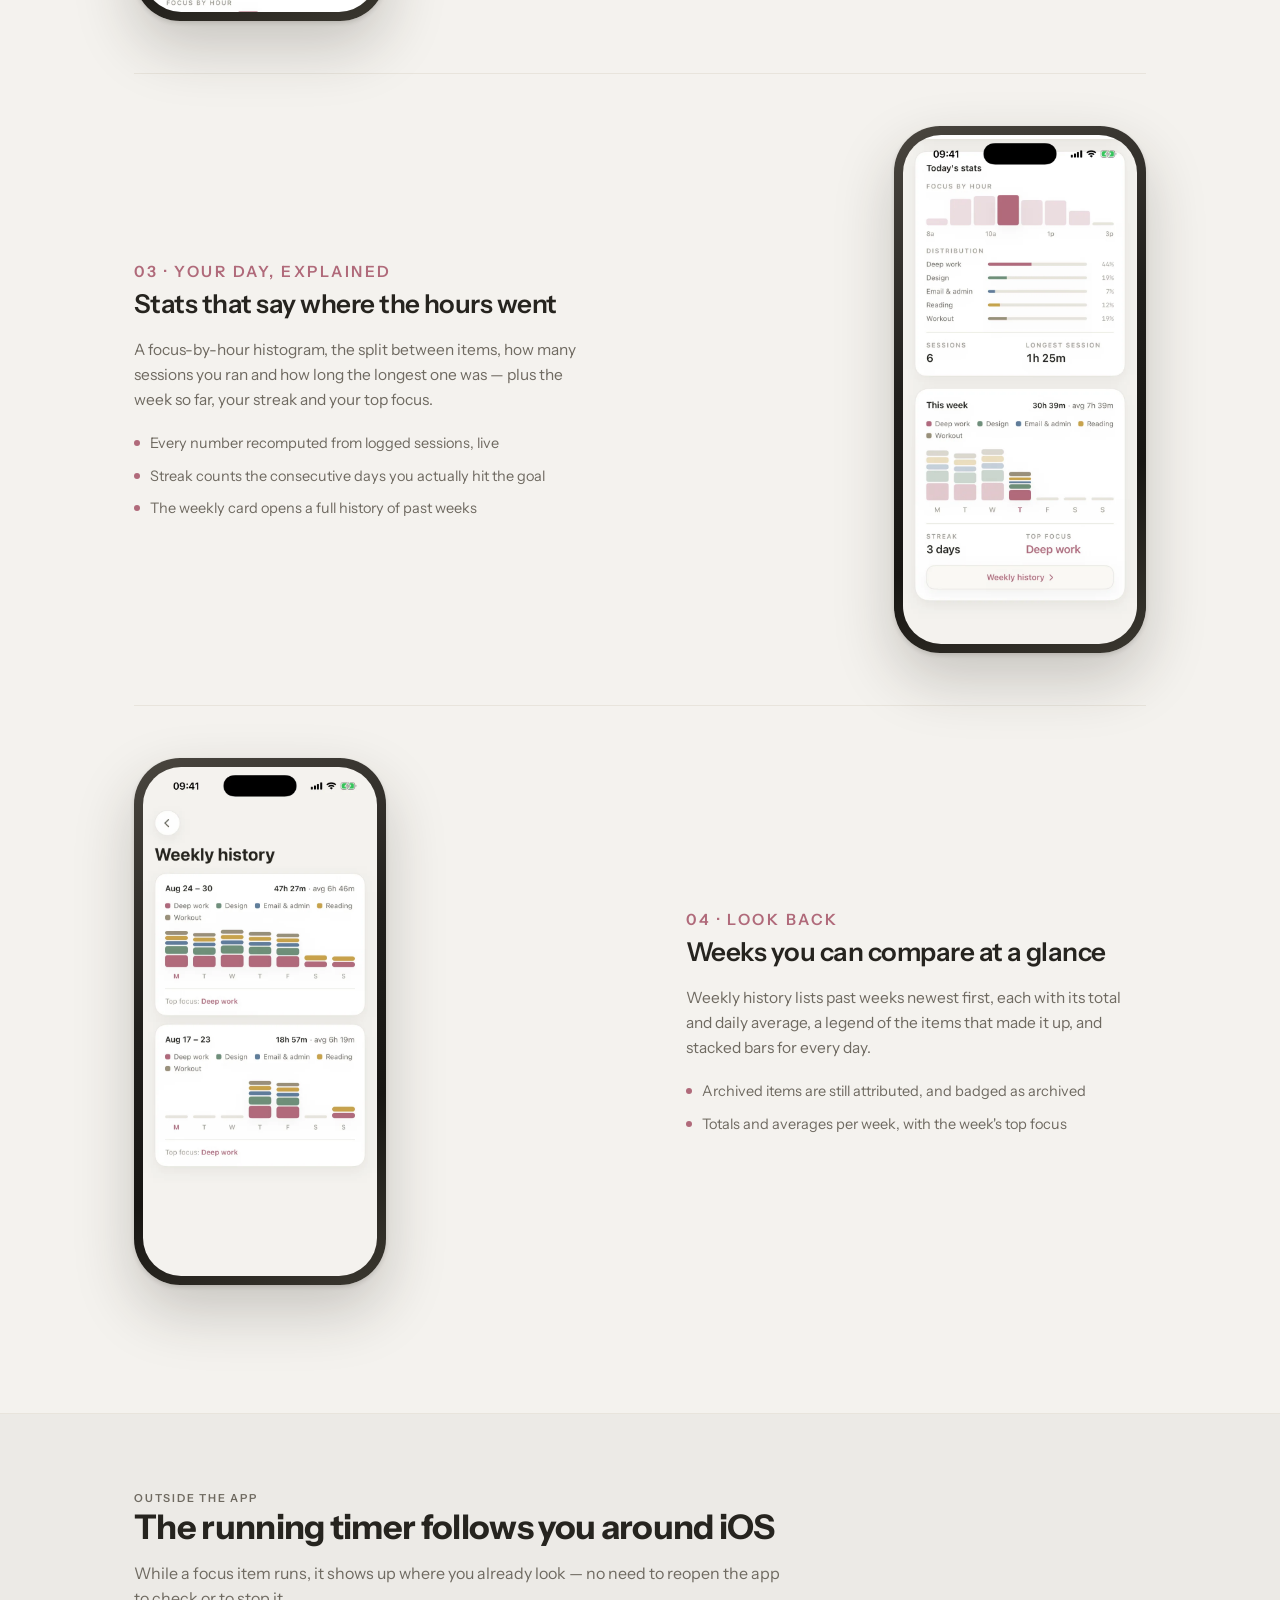
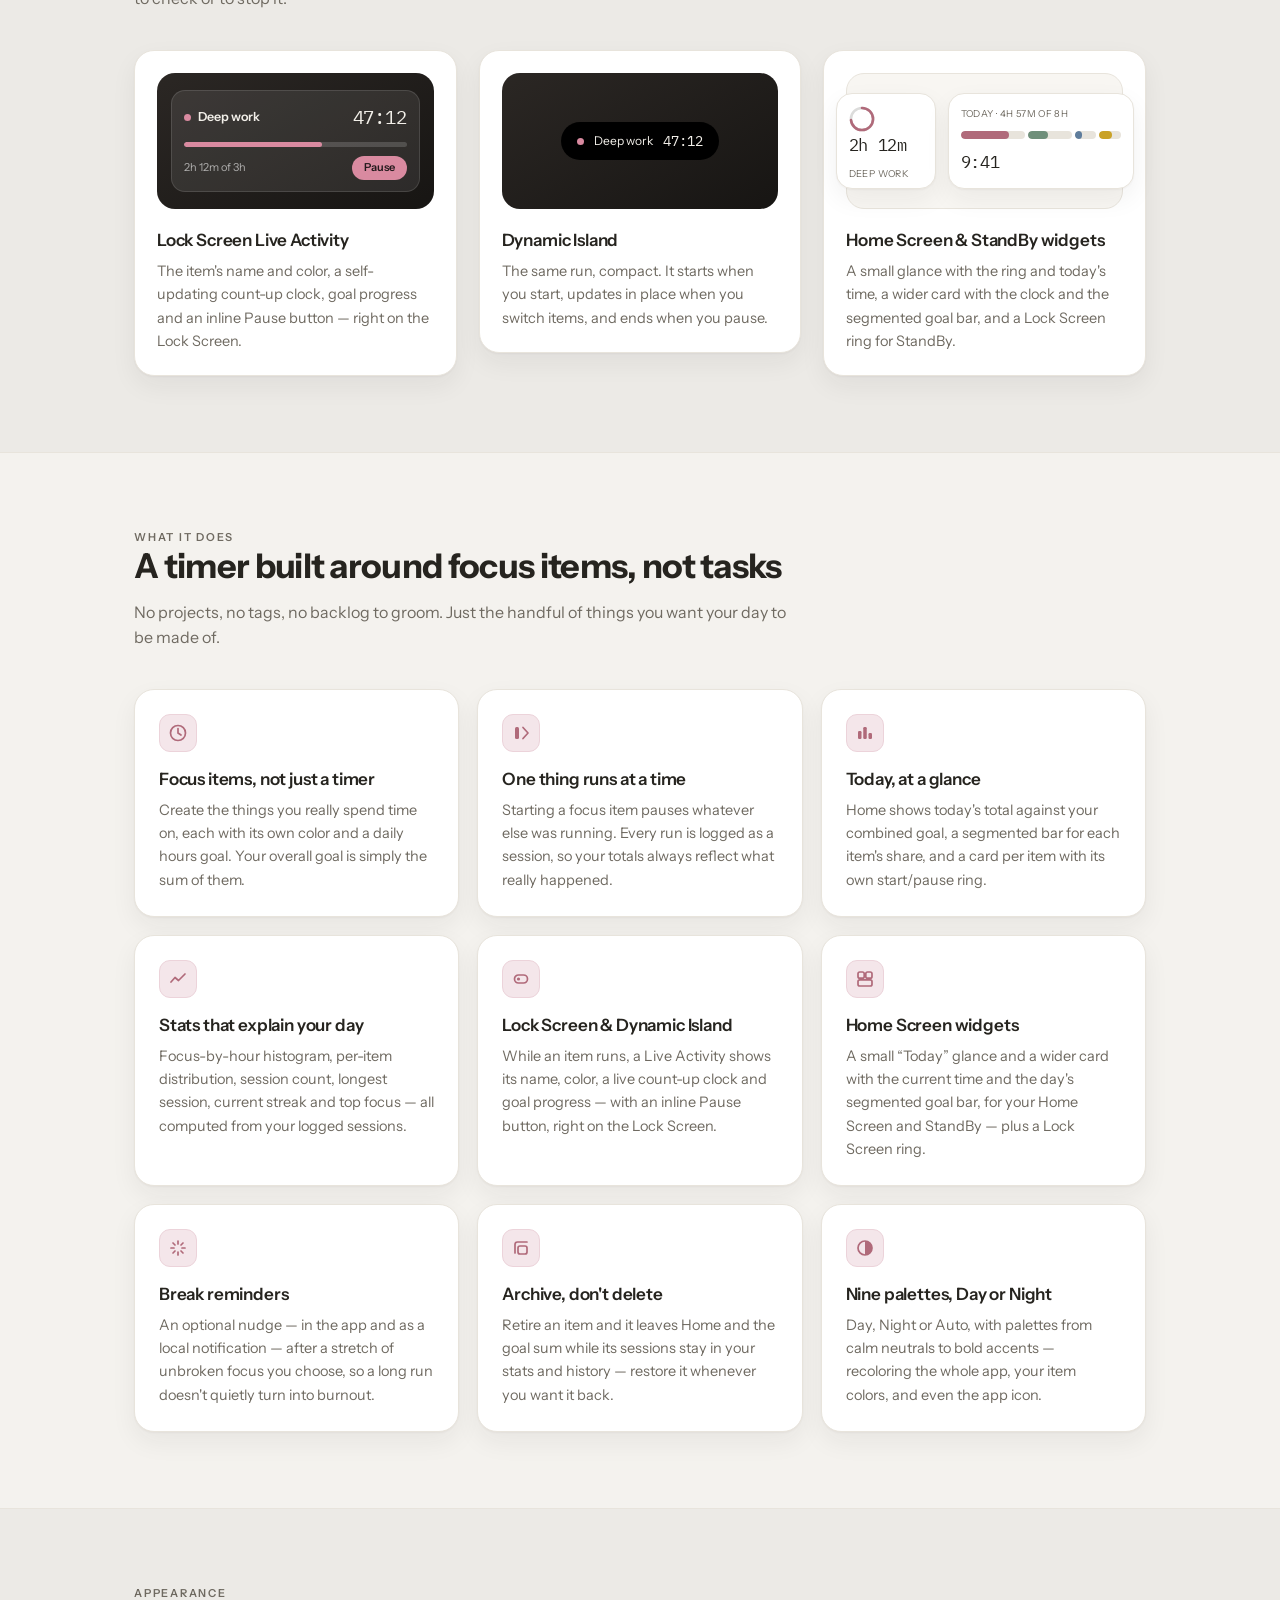
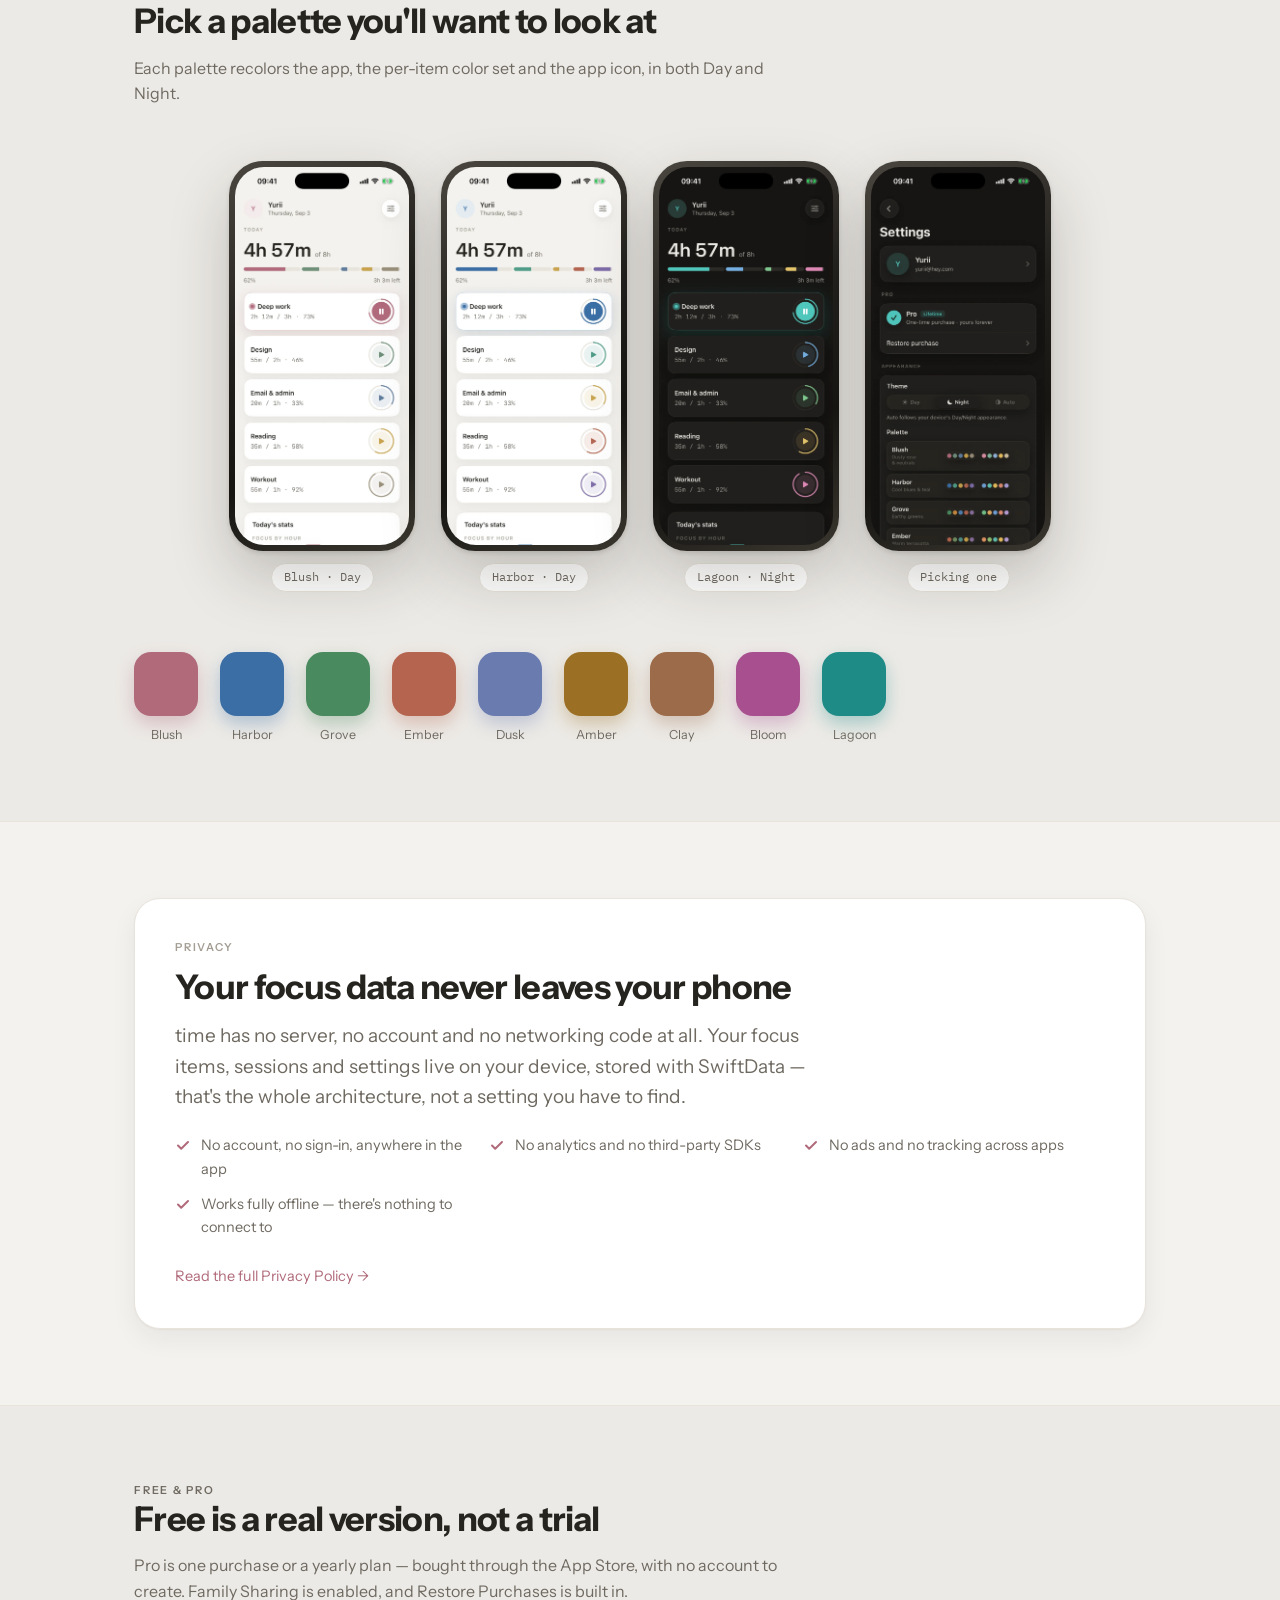
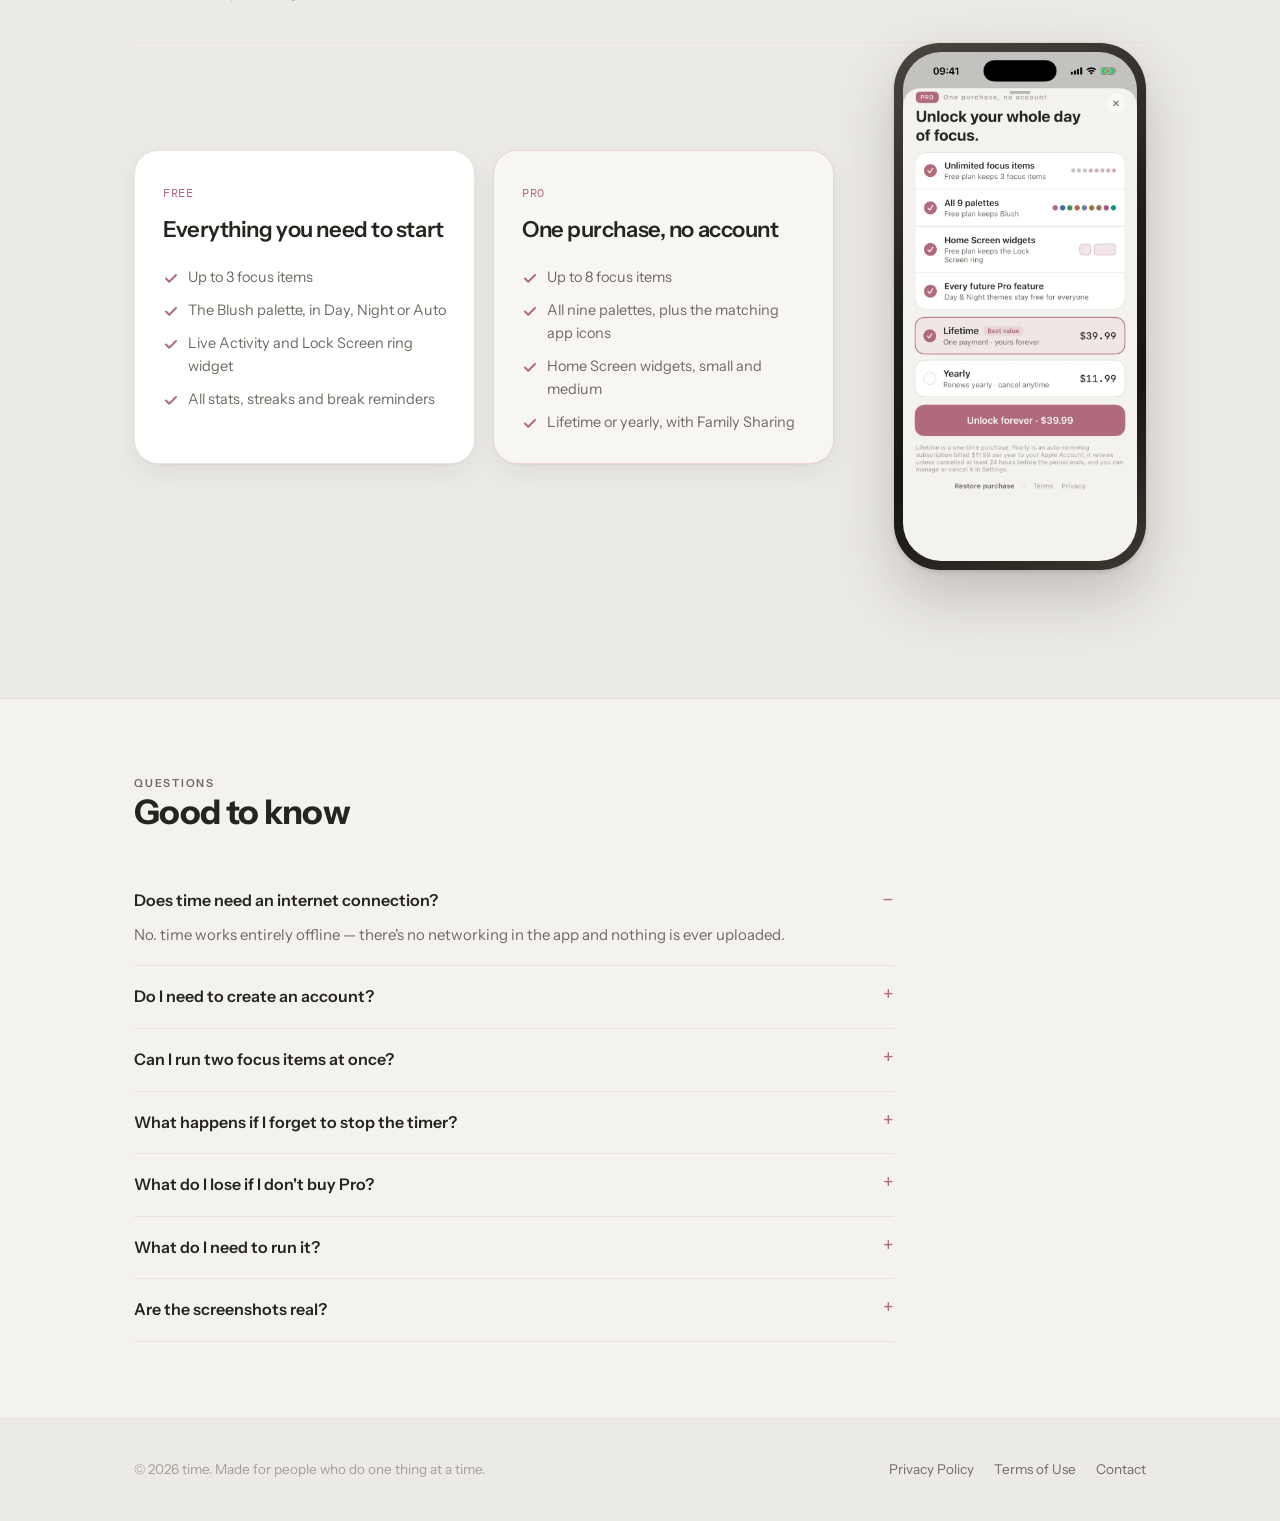
==== commit 5ffff68a: "+ screenshots" ====
--- a/index.html
+++ b/index.html
@@ -29,6 +29,7 @@
       time
     </a>
     <nav class="nav">
+      <a href="#screens">Screens</a>
       <a href="#features">Features</a>
       <a href="#privacy">Privacy</a>
       <a href="#pricing">Pro</a>
@@ -50,100 +51,235 @@
       </p>
       <div class="cta-row">
         <span class="btn btn--primary" aria-disabled="true">Coming soon to the App&nbsp;Store</span>
-        <a class="btn btn--ghost" href="#features">See what it does</a>
+        <a class="btn btn--ghost" href="#screens">See every screen</a>
       </div>
       <p class="cta-note">No account. No tracking. Your focus data never leaves your phone.</p>
     </div>
 
-    <!-- home screen, drawn from the app's own design tokens -->
-    <div class="phone" aria-label="The time app's Home screen">
-      <div class="phone-screen">
-        <div class="notch"></div>
-
-        <div class="ph-row">
-          <div style="display:flex; align-items:center; gap:10px">
-            <div class="avatar">YH</div>
-            <div>
-              <div class="ph-name">Yurii</div>
-              <div class="ph-date">Wednesday, Sep 3</div>
+    <div class="hero-shots">
+      <div class="device device--sm device--back" aria-hidden="true">
+        <img src="assets/shots/home-dark.webp" width="720" height="1565" alt="">
+      </div>
+      <div class="device device--lg device--front">
+        <img src="assets/shots/home-light.webp" width="720" height="1565" fetchpriority="high"
+             alt="The Home screen: today's total of 4h 57m against an 8h goal, a segmented bar per focus item, and a card for each item with its own start/pause ring. Deep work is running.">
+      </div>
+    </div>
+  </div>
+</section>
+
+<!-- ───────────────────────── screenshot strip ───────────────────────── -->
+<section id="screens" class="alt">
+  <div class="wrap">
+    <div class="section-head">
+      <p class="eyebrow">A look inside</p>
+      <h2>Every screen, as it actually looks</h2>
+      <p>Real screenshots from the app running on iPhone — the same numbers you'd see after a day of tracking, because they're all derived from logged sessions.</p>
+    </div>
+
+    <div class="shots-wrap">
+      <div class="shots">
+        <figure class="shot">
+          <div class="device device--sm"><img src="assets/shots/home-light.webp" width="720" height="1565" loading="lazy"
+            alt="Home in Day mode: 4h 57m of an 8h goal, five focus items, Deep work running."></div>
+          <figcaption><b>Home</b><span>Today's total, the goal bar and one card per focus item.</span></figcaption>
+        </figure>
+        <figure class="shot">
+          <div class="device device--sm"><img src="assets/shots/home-stats.webp" width="720" height="1565" loading="lazy"
+            alt="Today's stats card with a focus-by-hour histogram, per-item distribution, sessions and longest session, above the weekly card showing a 3-day streak."></div>
+          <figcaption><b>Today's stats</b><span>Focus by hour, distribution, sessions, streak.</span></figcaption>
+        </figure>
+        <figure class="shot">
+          <div class="device device--sm"><img src="assets/shots/weekly.webp" width="720" height="1565" loading="lazy"
+            alt="Weekly history screen listing past weeks with totals, a per-item legend and stacked day bars."></div>
+          <figcaption><b>Weekly history</b><span>Past weeks, newest first, with stacked day bars.</span></figcaption>
+        </figure>
+        <figure class="shot">
+          <div class="device device--sm"><img src="assets/shots/items.webp" width="720" height="1565" loading="lazy"
+            alt="Focus items editor with five items, each with an hours-per-day stepper, a color dot and an archive button."></div>
+          <figcaption><b>Focus items</b><span>Hours per day, colors, order — and the goal sum.</span></figcaption>
+        </figure>
+        <figure class="shot">
+          <div class="device device--sm"><img src="assets/shots/settings.webp" width="720" height="1565" loading="lazy"
+            alt="Settings showing the Pro status card and the Appearance section with the Day/Night/Auto theme picker and the palette list."></div>
+          <figcaption><b>Settings</b><span>Theme, palettes, tracking, Pro — all in one scroll.</span></figcaption>
+        </figure>
+        <figure class="shot">
+          <div class="device device--sm"><img src="assets/shots/home-break.webp" width="720" height="1565" loading="lazy"
+            alt="Home with a break nudge: “Time for a break? You've focused 1h 4m straight”, with a Snooze action."></div>
+          <figcaption><b>Break nudge</b><span>A gentle prompt after a long unbroken run.</span></figcaption>
+        </figure>
+        <figure class="shot">
+          <div class="device device--sm"><img src="assets/shots/setup.webp" width="720" height="1565" loading="lazy"
+            alt="Onboarding screen asking for your name and the focus items you want to track."></div>
+          <figcaption><b>Setup</b><span>Name, items, hours. That's the whole configuration.</span></figcaption>
+        </figure>
+        <figure class="shot">
+          <div class="device device--sm"><img src="assets/shots/welcome.webp" width="720" height="1565" loading="lazy"
+            alt="The first welcome screen: the arc-timer mark above “meet time — One task, your full attention, and real rest in between.”"></div>
+          <figcaption><b>Welcome</b><span>A five-screen intro, replayable from Settings.</span></figcaption>
+        </figure>
+        <figure class="shot">
+          <div class="device device--sm"><img src="assets/shots/home-dark.webp" width="720" height="1565" loading="lazy"
+            alt="Home at night using the Lagoon palette, with teal accents on a near-black background."></div>
+          <figcaption><b>Night</b><span>The same Home, in Night with the Lagoon palette.</span></figcaption>
+        </figure>
+      </div>
+    </div>
+    <p class="strip-note">
+      <svg width="14" height="14" viewBox="0 0 16 16" fill="none" aria-hidden="true"><path d="M2 8h11M9 4l4 4-4 4" stroke="currentColor" stroke-width="1.6" stroke-linecap="round" stroke-linejoin="round"/></svg>
+      Scroll for more screens
+    </p>
+  </div>
+</section>
+
+<!-- ───────────────────────── showcases ───────────────────────── -->
+<section id="how">
+  <div class="wrap">
+    <div class="section-head">
+      <p class="eyebrow">How it works</p>
+      <h2>Start one thing, and the day writes itself</h2>
+      <p>Everything on screen is derived from sessions you actually logged — no estimates, no manual edits, nothing to tidy up afterwards.</p>
+    </div>
+
+    <div class="showcase">
+      <div class="showcase-copy">
+        <p class="eyebrow">01 · Focus items</p>
+        <h3>Name what you spend time on, once</h3>
+        <p>Add the things you really do — deep work, design, email, reading, a workout — and give each a daily hours goal and a color. Your overall goal is simply the sum of them.</p>
+        <ul class="bullets">
+          <li>Steppers for hours per day, drag to reorder, tap a dot to recolor</li>
+          <li>Archive instead of delete: the item leaves Home, its history stays</li>
+          <li>Up to 3 items on Free, up to 8 with Pro</li>
+        </ul>
+      </div>
+      <div class="device device--md"><img src="assets/shots/items.webp" width="720" height="1565" loading="lazy"
+        alt="Focus items editor: Deep work 3h, Design 2h, Email &amp; admin 1h, Reading 1h, Workout 1h, with a daily goal of 8h."></div>
+    </div>
+
+    <div class="showcase showcase--rev">
+      <div class="showcase-copy">
+        <p class="eyebrow">02 · One at a time</p>
+        <h3>Tap to start — the rest pauses itself</h3>
+        <p>Starting a focus item stops whatever was running, so two timers can never quietly overlap. Each run is logged as a session and the totals move as you work.</p>
+        <ul class="bullets">
+          <li>Time keeps running in the background and across relaunches</li>
+          <li>A forgotten run auto-stops at that item's daily goal</li>
+          <li>Sessions split at midnight, so a late night lands on the right day</li>
+        </ul>
+      </div>
+      <div class="device device--md"><img src="assets/shots/home-light.webp" width="720" height="1565" loading="lazy"
+        alt="Home with Deep work running at 2h 12m of its 3h goal and the other four items paused."></div>
+    </div>
+
+    <div class="showcase">
+      <div class="showcase-copy">
+        <p class="eyebrow">03 · Your day, explained</p>
+        <h3>Stats that say where the hours went</h3>
+        <p>A focus-by-hour histogram, the split between items, how many sessions you ran and how long the longest one was — plus the week so far, your streak and your top focus.</p>
+        <ul class="bullets">
+          <li>Every number recomputed from logged sessions, live</li>
+          <li>Streak counts the consecutive days you actually hit the goal</li>
+          <li>The weekly card opens a full history of past weeks</li>
+        </ul>
+      </div>
+      <div class="device device--md"><img src="assets/shots/home-stats.webp" width="720" height="1565" loading="lazy"
+        alt="Today's stats and This week: 30h 39m this week, average 7h 39m, a 3-day streak, top focus Deep work."></div>
+    </div>
+
+    <div class="showcase showcase--rev">
+      <div class="showcase-copy">
+        <p class="eyebrow">04 · Look back</p>
+        <h3>Weeks you can compare at a glance</h3>
+        <p>Weekly history lists past weeks newest first, each with its total and daily average, a legend of the items that made it up, and stacked bars for every day.</p>
+        <ul class="bullets">
+          <li>Archived items are still attributed, and badged as archived</li>
+          <li>Totals and averages per week, with the week's top focus</li>
+        </ul>
+      </div>
+      <div class="device device--md"><img src="assets/shots/weekly.webp" width="720" height="1565" loading="lazy"
+        alt="Weekly history: the week of Aug 24–30 totalling 47h 27m, average 6h 46m, with stacked bars per day."></div>
+    </div>
+  </div>
+</section>
+
+<!-- ───────────────────────── beyond the app ───────────────────────── -->
+<section id="surfaces" class="alt">
+  <div class="wrap">
+    <div class="section-head">
+      <p class="eyebrow">Outside the app</p>
+      <h2>The running timer follows you around iOS</h2>
+      <p>While a focus item runs, it shows up where you already look — no need to reopen the app to check or to stop it.</p>
+    </div>
+
+    <div class="surfaces">
+      <article class="surface">
+        <div class="mock" role="img" aria-label="Illustration of the Lock Screen Live Activity: Deep work, a count-up clock and a Pause button.">
+          <div class="la">
+            <div class="la-top">
+              <span class="la-name"><span class="dot" style="background:#d98aa0"></span>Deep work</span>
+              <span class="la-clock">47:12</span>
+            </div>
+            <div class="la-bar"><i></i></div>
+            <div class="la-foot"><span>2h 12m of 3h</span><span class="la-pause">Pause</span></div>
+          </div>
+        </div>
+        <h3>Lock Screen Live Activity</h3>
+        <p>The item's name and color, a self-updating count-up clock, goal progress and an inline Pause button — right on the Lock Screen.</p>
+      </article>
+
+      <article class="surface">
+        <div class="mock" role="img" aria-label="Illustration of the Dynamic Island showing the running item and its clock.">
+          <div class="island">
+            <span class="dot" style="background:#d98aa0"></span>
+            <span>Deep work</span>
+            <span class="la-clock">47:12</span>
+          </div>
+        </div>
+        <h3>Dynamic Island</h3>
+        <p>The same run, compact. It starts when you start, updates in place when you switch items, and ends when you pause.</p>
+      </article>
+
+      <article class="surface">
+        <div class="mock mock--flat" role="img" aria-label="Illustration of the small and medium Home Screen widgets.">
+          <div class="wid-row">
+            <div class="wid wid--sm">
+              <svg class="wid-ring" viewBox="0 0 40 40" aria-hidden="true">
+                <circle cx="20" cy="20" r="17" fill="none" stroke="currentColor" stroke-width="4" opacity=".16"/>
+                <circle cx="20" cy="20" r="17" fill="none" stroke="#b06a7a" stroke-width="4" stroke-linecap="round"
+                        stroke-dasharray="106.8" stroke-dashoffset="29" transform="rotate(-90 20 20)"/>
+              </svg>
+              <div>
+                <span class="wid-big" style="display:block">2h 12m</span>
+                <span class="wid-label">Deep work</span>
+              </div>
+            </div>
+            <div class="wid wid--md">
+              <span class="wid-label">Today · 4h 57m of 8h</span>
+              <div class="segbar" style="margin-top:0">
+                <span style="flex:3"><i style="width:74%; background:#b06a7a"></i></span>
+                <span style="flex:2"><i style="width:46%; background:#6f8f7a"></i></span>
+                <span style="flex:1"><i style="width:33%; background:#5f7d9c"></i></span>
+                <span style="flex:1"><i style="width:58%; background:#c9a227"></i></span>
+              </div>
+              <span class="wid-big">9:41</span>
             </div>
           </div>
         </div>
-
-        <div>
-          <p class="eyebrow" style="margin-bottom:8px">Today</p>
-          <div style="display:flex; align-items:baseline; gap:8px">
-            <span class="ph-total">4h 12m</span>
-            <span class="ph-of">of 7h</span>
-          </div>
-          <div class="segbar">
-            <span style="flex:4"><i style="width:72%; background:#b06a7a"></i></span>
-            <span style="flex:2"><i style="width:55%; background:#6f8f7a"></i></span>
-            <span style="flex:1"><i style="width:38%; background:#5f7d9c"></i></span>
-          </div>
-          <div style="display:flex; justify-content:space-between; font-size:12.5px; color:var(--muted); margin-top:8px">
-            <span>60% of goal</span><span>2h 48m left</span>
-          </div>
-        </div>
-
-        <div style="display:flex; flex-direction:column; gap:10px">
-          <div class="card focus-card">
-            <div style="min-width:0">
-              <div class="focus-name"><span class="dot" style="background:#b06a7a"></span>Deep work</div>
-              <div class="focus-time">2h 34m<em> / 4h · 64%</em></div>
-            </div>
-            <div class="ring">
-              <svg viewBox="0 0 56 56">
-                <circle cx="28" cy="28" r="26" fill="none" stroke="var(--border)" stroke-width="2.5"/>
-                <circle cx="28" cy="28" r="26" fill="none" stroke="#b06a7a" stroke-width="2.5"
-                        stroke-linecap="round" stroke-dasharray="163.4" stroke-dashoffset="59"/>
-              </svg>
-              <button type="button" tabindex="-1" aria-hidden="true">
-                <svg width="11" height="12" viewBox="0 0 13 14"><rect width="4.5" height="14" rx="1.5" fill="currentColor"/><rect x="8.5" width="4.5" height="14" rx="1.5" fill="currentColor"/></svg>
-              </button>
-            </div>
-          </div>
-
-          <div class="card focus-card">
-            <div style="min-width:0">
-              <div class="focus-name"><span class="dot" style="background:#6f8f7a"></span>Design</div>
-              <div class="focus-time">1h 06m<em> / 2h · 55%</em></div>
-            </div>
-            <div class="ring">
-              <svg viewBox="0 0 56 56">
-                <circle cx="28" cy="28" r="26" fill="none" stroke="var(--border)" stroke-width="2.5"/>
-                <circle cx="28" cy="28" r="26" fill="none" stroke="#6f8f7a" stroke-width="2.5"
-                        stroke-linecap="round" stroke-dasharray="163.4" stroke-dashoffset="74"/>
-              </svg>
-              <button type="button" tabindex="-1" aria-hidden="true" style="background:#6f8f7a">
-                <svg width="11" height="12" viewBox="0 0 13 14" style="margin-left:2px"><path d="M1 1l11 6-11 6z" fill="currentColor"/></svg>
-              </button>
-            </div>
-          </div>
-        </div>
-
-        <div class="card card--flat">
-          <div style="font-size:14px; font-weight:600">Today's stats</div>
-          <p class="eyebrow" style="margin:12px 0 0">Focus by hour</p>
-          <div class="hist">
-            <i style="height:20%"></i><i style="height:45%"></i><i style="height:80%"></i>
-            <i style="height:100%"></i><i style="height:35%"></i><i style="height:12%"></i>
-            <i style="height:62%"></i><i style="height:88%"></i><i style="height:30%"></i>
-            <i style="height:8%"></i>
-          </div>
-        </div>
-      </div>
+        <h3>Home Screen &amp; StandBy widgets</h3>
+        <p>A small glance with the ring and today's time, a wider card with the clock and the segmented goal bar, and a Lock Screen ring for StandBy.</p>
+      </article>
     </div>
   </div>
 </section>
 
 <!-- ───────────────────────── features ───────────────────────── -->
-<section id="features" class="alt">
+<section id="features">
   <div class="wrap">
     <div class="section-head">
       <p class="eyebrow">What it does</p>
       <h2>A timer built around focus items, not tasks</h2>
-      <p>Everything on screen is derived from sessions you actually logged — no estimates, no manual edits.</p>
+      <p>No projects, no tags, no backlog to groom. Just the handful of things you want your day to be made of.</p>
     </div>
 
     <div class="grid">
@@ -186,50 +322,56 @@
       <article class="feature">
         <div class="ficon"><svg width="20" height="20" viewBox="0 0 20 20" fill="none"><path d="M10 3v3M10 14v3M3 10h3M14 10h3M5 5l2 2M13 13l2 2M15 5l-2 2M7 13l-2 2" stroke="currentColor" stroke-width="1.7" stroke-linecap="round"/></svg></div>
         <h3>Break reminders</h3>
-        <p>An optional nudge — in the app and as a local notification — after roughly 50 minutes of unbroken focus, so a long run doesn't quietly turn into burnout.</p>
+        <p>An optional nudge — in the app and as a local notification — after a stretch of unbroken focus you choose, so a long run doesn't quietly turn into burnout.</p>
+      </article>
+
+      <article class="feature">
+        <div class="ficon"><svg width="20" height="20" viewBox="0 0 20 20" fill="none"><path d="M4 15V6.5A2.5 2.5 0 016.5 4H16" stroke="currentColor" stroke-width="1.7" stroke-linecap="round"/><rect x="7" y="8" width="9" height="8" rx="2" stroke="currentColor" stroke-width="1.7"/></svg></div>
+        <h3>Archive, don't delete</h3>
+        <p>Retire an item and it leaves Home and the goal sum while its sessions stay in your stats and history — restore it whenever you want it back.</p>
       </article>
 
       <article class="feature">
         <div class="ficon"><svg width="20" height="20" viewBox="0 0 20 20" fill="none"><circle cx="10" cy="10" r="7" stroke="currentColor" stroke-width="1.7"/><path d="M10 3a7 7 0 010 14z" fill="currentColor"/></svg></div>
-        <h3>Nine palettes, Light or Dark</h3>
-        <p>Light, Dark or Auto, with palettes from calm neutrals to bold accents — recoloring the whole app, your item colors, and even the app icon.</p>
-      </article>
-    </div>
-  </div>
-</section>
-
-<!-- ───────────────────────── how it works ───────────────────────── -->
-<section id="how">
-  <div class="wrap">
-    <div class="section-head">
-      <p class="eyebrow">How it works</p>
-      <h2>Three steps, then get on with it</h2>
-    </div>
-    <div class="steps">
-      <div class="step">
-        <h3>Add your focus items</h3>
-        <p>Name the things you want to track and give each a daily-hours goal. Your total goal is the sum — no configuration beyond that.</p>
-      </div>
-      <div class="step">
-        <h3>Start a session</h3>
-        <p>Tap an item to start its timer. Starting another pauses the first. Time keeps running in the background, on the Lock Screen and in the Dynamic Island.</p>
-      </div>
-      <div class="step">
-        <h3>See your day</h3>
-        <p>Pause when you're done. Totals, streak and stats update instantly, built entirely from sessions logged on your device.</p>
-      </div>
+        <h3>Nine palettes, Day or Night</h3>
+        <p>Day, Night or Auto, with palettes from calm neutrals to bold accents — recoloring the whole app, your item colors, and even the app icon.</p>
+      </article>
     </div>
   </div>
 </section>
 
 <!-- ───────────────────────── palettes ───────────────────────── -->
-<section class="alt">
+<section id="appearance" class="alt">
   <div class="wrap">
     <div class="section-head">
       <p class="eyebrow">Appearance</p>
-      <h2>Pick a palette that you'll want to look at</h2>
-      <p>Each palette recolors the app, the per-item color set and the app icon, in both day and night.</p>
-    </div>
+      <h2>Pick a palette you'll want to look at</h2>
+      <p>Each palette recolors the app, the per-item color set and the app icon, in both Day and Night.</p>
+    </div>
+
+    <div class="pal-shots">
+      <figure class="pal-shot">
+        <div class="device device--xs"><img src="assets/shots/home-light.webp" width="720" height="1565" loading="lazy"
+          alt="Home with the Blush palette in Day mode."></div>
+        <figcaption class="tag">Blush · Day</figcaption>
+      </figure>
+      <figure class="pal-shot">
+        <div class="device device--xs"><img src="assets/shots/home-harbor.webp" width="720" height="1565" loading="lazy"
+          alt="Home with the Harbor palette in Day mode, using cool blues and teal."></div>
+        <figcaption class="tag">Harbor · Day</figcaption>
+      </figure>
+      <figure class="pal-shot">
+        <div class="device device--xs"><img src="assets/shots/home-dark.webp" width="720" height="1565" loading="lazy"
+          alt="Home with the Lagoon palette in Night mode."></div>
+        <figcaption class="tag">Lagoon · Night</figcaption>
+      </figure>
+      <figure class="pal-shot">
+        <div class="device device--xs"><img src="assets/shots/settings-dark.webp" width="720" height="1565" loading="lazy"
+          alt="The Appearance section of Settings at night: the Day/Night/Auto picker and the palette list with per-item swatches."></div>
+        <figcaption class="tag">Picking one</figcaption>
+      </figure>
+    </div>
+
     <div class="palettes">
       <div class="pal"><div class="pal-tile" style="background:#b06a7a; box-shadow:0 8px 18px #b06a7a55"></div><span class="pal-name">Blush</span></div>
       <div class="pal"><div class="pal-tile" style="background:#3a6ea5; box-shadow:0 8px 18px #3a6ea555"></div><span class="pal-name">Harbor</span></div>
@@ -274,27 +416,34 @@
       <h2>Free is a real version, not a trial</h2>
       <p>Pro is one purchase or a yearly plan — bought through the App Store, with no account to create. Family Sharing is enabled, and Restore Purchases is built in.</p>
     </div>
-    <div class="tiers">
-      <div class="tier">
-        <span class="tier-tag">Free</span>
-        <h3 style="font-size:22px; margin:8px 0 0">Everything you need to start</h3>
-        <ul>
-          <li><svg width="16" height="16" viewBox="0 0 16 16" fill="none"><path d="M3 8.5l3.2 3.2L13 5" stroke="currentColor" stroke-width="2" stroke-linecap="round" stroke-linejoin="round"/></svg><span>Up to 3 focus items</span></li>
-          <li><svg width="16" height="16" viewBox="0 0 16 16" fill="none"><path d="M3 8.5l3.2 3.2L13 5" stroke="currentColor" stroke-width="2" stroke-linecap="round" stroke-linejoin="round"/></svg><span>The Blush palette, in Light, Dark or Auto</span></li>
-          <li><svg width="16" height="16" viewBox="0 0 16 16" fill="none"><path d="M3 8.5l3.2 3.2L13 5" stroke="currentColor" stroke-width="2" stroke-linecap="round" stroke-linejoin="round"/></svg><span>Live Activity and Lock Screen ring widget</span></li>
-          <li><svg width="16" height="16" viewBox="0 0 16 16" fill="none"><path d="M3 8.5l3.2 3.2L13 5" stroke="currentColor" stroke-width="2" stroke-linecap="round" stroke-linejoin="round"/></svg><span>All stats, streaks and break reminders</span></li>
-        </ul>
-      </div>
-      <div class="tier tier--pro">
-        <span class="tier-tag">Pro</span>
-        <h3 style="font-size:22px; margin:8px 0 0">One purchase, no account</h3>
-        <ul>
-          <li><svg width="16" height="16" viewBox="0 0 16 16" fill="none"><path d="M3 8.5l3.2 3.2L13 5" stroke="currentColor" stroke-width="2" stroke-linecap="round" stroke-linejoin="round"/></svg><span>Up to 8 focus items</span></li>
-          <li><svg width="16" height="16" viewBox="0 0 16 16" fill="none"><path d="M3 8.5l3.2 3.2L13 5" stroke="currentColor" stroke-width="2" stroke-linecap="round" stroke-linejoin="round"/></svg><span>All nine palettes, plus the matching app icons</span></li>
-          <li><svg width="16" height="16" viewBox="0 0 16 16" fill="none"><path d="M3 8.5l3.2 3.2L13 5" stroke="currentColor" stroke-width="2" stroke-linecap="round" stroke-linejoin="round"/></svg><span>Home Screen widgets, small and medium</span></li>
-          <li><svg width="16" height="16" viewBox="0 0 16 16" fill="none"><path d="M3 8.5l3.2 3.2L13 5" stroke="currentColor" stroke-width="2" stroke-linecap="round" stroke-linejoin="round"/></svg><span>Lifetime or yearly, with Family Sharing</span></li>
-        </ul>
-      </div>
+
+    <div class="showcase" style="padding-top:0">
+      <div class="showcase-copy">
+        <div class="tiers">
+          <div class="tier">
+            <span class="tier-tag">Free</span>
+            <h3 style="font-size:22px; margin:8px 0 0">Everything you need to start</h3>
+            <ul>
+              <li><svg width="16" height="16" viewBox="0 0 16 16" fill="none"><path d="M3 8.5l3.2 3.2L13 5" stroke="currentColor" stroke-width="2" stroke-linecap="round" stroke-linejoin="round"/></svg><span>Up to 3 focus items</span></li>
+              <li><svg width="16" height="16" viewBox="0 0 16 16" fill="none"><path d="M3 8.5l3.2 3.2L13 5" stroke="currentColor" stroke-width="2" stroke-linecap="round" stroke-linejoin="round"/></svg><span>The Blush palette, in Day, Night or Auto</span></li>
+              <li><svg width="16" height="16" viewBox="0 0 16 16" fill="none"><path d="M3 8.5l3.2 3.2L13 5" stroke="currentColor" stroke-width="2" stroke-linecap="round" stroke-linejoin="round"/></svg><span>Live Activity and Lock Screen ring widget</span></li>
+              <li><svg width="16" height="16" viewBox="0 0 16 16" fill="none"><path d="M3 8.5l3.2 3.2L13 5" stroke="currentColor" stroke-width="2" stroke-linecap="round" stroke-linejoin="round"/></svg><span>All stats, streaks and break reminders</span></li>
+            </ul>
+          </div>
+          <div class="tier tier--pro">
+            <span class="tier-tag">Pro</span>
+            <h3 style="font-size:22px; margin:8px 0 0">One purchase, no account</h3>
+            <ul>
+              <li><svg width="16" height="16" viewBox="0 0 16 16" fill="none"><path d="M3 8.5l3.2 3.2L13 5" stroke="currentColor" stroke-width="2" stroke-linecap="round" stroke-linejoin="round"/></svg><span>Up to 8 focus items</span></li>
+              <li><svg width="16" height="16" viewBox="0 0 16 16" fill="none"><path d="M3 8.5l3.2 3.2L13 5" stroke="currentColor" stroke-width="2" stroke-linecap="round" stroke-linejoin="round"/></svg><span>All nine palettes, plus the matching app icons</span></li>
+              <li><svg width="16" height="16" viewBox="0 0 16 16" fill="none"><path d="M3 8.5l3.2 3.2L13 5" stroke="currentColor" stroke-width="2" stroke-linecap="round" stroke-linejoin="round"/></svg><span>Home Screen widgets, small and medium</span></li>
+              <li><svg width="16" height="16" viewBox="0 0 16 16" fill="none"><path d="M3 8.5l3.2 3.2L13 5" stroke="currentColor" stroke-width="2" stroke-linecap="round" stroke-linejoin="round"/></svg><span>Lifetime or yearly, with Family Sharing</span></li>
+            </ul>
+          </div>
+        </div>
+      </div>
+      <div class="device device--md"><img src="assets/shots/paywall.webp" width="720" height="1565" loading="lazy"
+        alt="The Pro sheet: unlimited focus items, all nine palettes, Home Screen widgets and every future Pro feature, with a lifetime and a yearly plan."></div>
     </div>
   </div>
 </section>
@@ -320,12 +469,20 @@
         <p>Deliberately not. Starting one pauses whichever item was running, so your logged time always reflects one thing at a time.</p>
       </details>
       <details>
+        <summary>What happens if I forget to stop the timer?</summary>
+        <p>A run auto-stops once it reaches that item's daily goal, and a session that crosses midnight is split so each day gets its own share. Both happen without you doing anything.</p>
+      </details>
+      <details>
         <summary>What do I lose if I don't buy Pro?</summary>
         <p>Nothing you've already recorded. Free gives you three focus items, the Blush palette, the Lock Screen ring and the Live Activity. If items go beyond the free limit they simply can't be started again — their history stays intact and still counts in your stats.</p>
       </details>
       <details>
         <summary>What do I need to run it?</summary>
         <p>An iPhone or iPad on iOS 17 or later. iOS 17 is the floor because the app is built on SwiftData and the Observation framework, which covers iPhone XS/XR/SE (2nd gen) and newer.</p>
+      </details>
+      <details>
+        <summary>Are the screenshots real?</summary>
+        <p>Yes — every screenshot on this page was captured from the app running on an iPhone, with a sample day of focus data. The Lock Screen, Dynamic Island and widget cards above are drawn illustrations of those surfaces.</p>
       </details>
     </div>
   </div>
--- a/assets/site.css
+++ b/assets/site.css
@@ -93,46 +93,11 @@
 .btn--ghost{background:var(--surface); color:var(--text); border-color:var(--border); box-shadow:var(--shadow)}
 .cta-note{font-size:13px; color:var(--faint); margin:14px 0 0}
 
-/* ---------- phone mock ---------- */
-.phone{
-  width:300px; flex:none; border-radius:44px; padding:10px;
-  background:var(--surface); border:1px solid var(--border); box-shadow:var(--shadow-lg);
-}
-.phone-screen{
-  border-radius:35px; background:var(--bg); overflow:hidden;
-  padding:26px 16px 20px; display:flex; flex-direction:column; gap:16px;
-}
-.notch{width:96px; height:22px; border-radius:999px; background:var(--text); opacity:.9; margin:-14px auto 2px}
-.ph-row{display:flex; align-items:center; justify-content:space-between; gap:10px}
-.avatar{
-  width:36px; height:36px; border-radius:999px; background:var(--accent); color:#fff;
-  display:flex; align-items:center; justify-content:center; font-size:14px; font-weight:600;
-}
-.ph-name{font-size:14px; font-weight:600}
-.ph-date{font-size:12px; color:var(--muted)}
-.ph-total{font-size:38px; font-weight:600; line-height:1; letter-spacing:-.01em; font-feature-settings:'tnum'}
-.ph-of{font-size:13px; color:var(--muted)}
+/* ---------- shared bits used by the widget illustrations ---------- */
 .segbar{display:flex; gap:3px; margin-top:12px}
 .segbar span{height:8px; border-radius:999px; background:var(--border); position:relative; overflow:hidden}
 .segbar span i{position:absolute; inset:0 auto 0 0; border-radius:999px; display:block}
-.card{
-  background:var(--surface); border:1px solid var(--border); border-radius:var(--radius);
-  padding:14px 16px; box-shadow:var(--shadow);
-}
-.card--flat{box-shadow:none}
-.focus-card{display:flex; align-items:center; justify-content:space-between; gap:12px}
-.focus-name{font-size:14px; font-weight:600; display:flex; align-items:center; gap:7px}
 .dot{width:7px; height:7px; border-radius:999px; flex:none}
-.focus-time{font-family:var(--mono); font-size:12.5px; color:var(--muted); margin-top:4px}
-.focus-time em{font-style:normal; color:var(--faint)}
-.ring{position:relative; width:48px; height:48px; flex:none}
-.ring svg{position:absolute; inset:0; transform:rotate(-90deg)}
-.ring button{
-  position:absolute; inset:7px; border-radius:999px; border:none; background:var(--accent); color:#fff;
-  display:flex; align-items:center; justify-content:center; cursor:default;
-}
-.hist{display:flex; align-items:flex-end; gap:3px; height:40px; margin-top:10px}
-.hist i{flex:1; background:var(--accent); border-radius:3px; opacity:.85; display:block}
 
 /* ---------- grids ---------- */
 .grid{display:grid; gap:18px; grid-template-columns:repeat(auto-fit,minmax(250px,1fr))}
@@ -203,7 +168,130 @@
 
 @media (max-width:880px){
   .hero .wrap{grid-template-columns:minmax(0,1fr); justify-items:start; gap:48px}
-  .phone{margin:0 auto}
   section{padding:60px 0}
   .panel{padding:28px}
 }
+
+/* ---------- device frames + real screenshots ---------- */
+.device{
+  position:relative; flex:none; border-radius:46px; padding:9px;
+  background:linear-gradient(155deg,#4a463f 0%,#211f1c 42%,#171512 70%,#3b3830 100%);
+  box-shadow:0 2px 4px rgba(40,36,28,.14), 0 26px 60px rgba(40,36,28,.22);
+}
+@media (prefers-color-scheme:dark){
+  .device{box-shadow:0 2px 4px rgba(0,0,0,.5), 0 26px 60px rgba(0,0,0,.55)}
+}
+.device img{display:block; width:100%; height:auto; border-radius:38px; background:var(--bg)}
+.device--xs{width:186px; border-radius:34px; padding:6px}
+.device--xs img{border-radius:29px}
+.device--sm{width:212px; border-radius:38px; padding:7px}
+.device--sm img{border-radius:32px}
+.device--md{width:252px}
+.device--lg{width:292px}
+
+/* hero pair */
+.hero-shots{position:relative; padding-left:78px}
+.hero-shots .device--back{
+  position:absolute; left:0; top:26px; z-index:0;
+  transform:rotate(-7deg); transform-origin:bottom right;
+}
+.hero-shots .device--front{position:relative; z-index:1; transform:rotate(1.5deg)}
+
+/* ---------- screenshot strip ---------- */
+.shots-wrap{position:relative; margin:0 -24px; padding:4px 0 6px}
+.shots{
+  display:flex; gap:26px; overflow-x:auto; scroll-snap-type:x proximity;
+  padding:14px 24px 22px; scrollbar-width:none;
+}
+.shots::-webkit-scrollbar{display:none}
+.shot{flex:0 0 auto; width:212px; scroll-snap-align:center}
+.shot figcaption{margin-top:14px}
+.shot b{display:block; font-size:14px; font-weight:600; letter-spacing:-.01em}
+.shot span{display:block; font-size:13px; color:var(--muted); margin-top:2px; line-height:1.45}
+.strip-note{font-size:12.5px; color:var(--faint); margin:2px 0 0; display:flex; gap:7px; align-items:center}
+
+/* ---------- alternating feature showcases ---------- */
+.showcase{
+  display:grid; grid-template-columns:minmax(0,1fr) auto; gap:60px; align-items:center;
+  padding:52px 0; border-top:1px solid var(--border);
+}
+.showcase:first-of-type{border-top:0; padding-top:8px}
+.showcase--rev .showcase-copy{order:2}
+.showcase--rev .device{order:1}
+.showcase-copy h3{font-size:clamp(21px,2.6vw,26px); letter-spacing:-.02em; margin:0 0 12px}
+.showcase-copy p{color:var(--muted); margin:0; font-size:15.5px; max-width:46ch}
+.showcase-copy .eyebrow{color:var(--accent)}
+.bullets{list-style:none; margin:20px 0 0; padding:0; display:grid; gap:9px}
+.bullets li{display:flex; gap:10px; font-size:14.5px; color:var(--muted)}
+.bullets li::before{
+  content:''; width:6px; height:6px; border-radius:999px; background:var(--accent);
+  flex:none; margin-top:8px;
+}
+
+/* ---------- palette showcase ---------- */
+.pal-shots{display:grid; grid-template-columns:repeat(auto-fit,186px); justify-content:center; gap:30px 26px; margin-bottom:44px}
+.pal-shot{display:flex; flex-direction:column; align-items:center; gap:12px}
+.pal-shot .tag{
+  font-family:var(--mono); font-size:11.5px; color:var(--muted); white-space:nowrap;
+  border:1px solid var(--border); background:var(--surface); border-radius:999px; padding:4px 12px;
+}
+
+/* ---------- lock screen / widget illustrations ---------- */
+.surfaces{display:grid; gap:22px; grid-template-columns:repeat(auto-fit,minmax(260px,1fr)); align-items:start}
+.surface{
+  background:var(--surface); border:1px solid var(--border); border-radius:var(--radius);
+  padding:22px; box-shadow:var(--shadow);
+}
+.surface h3{margin-bottom:6px}
+.surface p{margin:0; color:var(--muted); font-size:14.5px}
+.mock{
+  margin-bottom:18px; border-radius:18px; padding:14px;
+  background:linear-gradient(150deg,#2b2724,#171513);
+  display:flex; flex-direction:column; gap:10px; height:136px; justify-content:center;
+}
+.mock--flat{background:var(--surface-2); border:1px solid var(--border)}
+.la{
+  background:rgba(255,255,255,.09); border:1px solid rgba(255,255,255,.12);
+  border-radius:14px; padding:11px 12px; color:#f2efe9;
+}
+.la-top{display:flex; align-items:center; justify-content:space-between; gap:10px}
+.la-name{display:flex; align-items:center; gap:7px; font-size:12.5px; font-weight:600}
+.la-clock{font-family:var(--mono); font-size:19px; letter-spacing:-.01em}
+.la-bar{height:5px; border-radius:999px; background:rgba(255,255,255,.16); margin-top:10px; overflow:hidden}
+.la-bar i{display:block; height:100%; width:62%; border-radius:999px; background:#d98aa0}
+.la-foot{display:flex; align-items:center; justify-content:space-between; margin-top:9px; font-size:11px; color:rgba(255,255,255,.6)}
+.la-pause{
+  background:#d98aa0; color:#241a1d; border-radius:999px; padding:3px 12px;
+  font-size:11px; font-weight:600;
+}
+.island{
+  align-self:center; background:#000; border-radius:999px; padding:8px 16px;
+  display:flex; align-items:center; gap:10px; color:#f2efe9; font-size:12px;
+}
+.island .la-clock{font-size:14px}
+.wid-row{display:flex; gap:12px; justify-content:center; align-items:stretch}
+.wid{
+  background:var(--surface); border:1px solid var(--border); border-radius:16px;
+  padding:12px; box-shadow:var(--shadow); flex:none;
+}
+.wid--sm{width:100px; height:96px; display:flex; flex-direction:column; justify-content:space-between; align-items:flex-start}
+.wid--md{width:186px; height:96px; display:flex; flex-direction:column; justify-content:space-between}
+.wid-label{font-size:9.5px; color:var(--muted); letter-spacing:.04em; text-transform:uppercase; white-space:nowrap}
+.wid-big{font-family:var(--mono); font-size:17px; letter-spacing:-.02em}
+.wid-ring{width:26px; height:26px; flex:none}
+
+@media (max-width:880px){
+  .hero-shots{padding-left:0}
+  .hero-shots .device--front{transform:none}
+  .hero-shots .device--back{display:none}
+  .showcase{grid-template-columns:minmax(0,1fr); gap:32px; padding:40px 0}
+  .showcase--rev .showcase-copy{order:1}
+  .showcase--rev .device{order:2}
+  .showcase .device{margin:0 auto}
+}
+
+@media (max-width:640px){
+  /* keep the header on one line: the deep links live in the page anyway */
+  .nav{gap:16px; font-size:13.5px}
+  .nav a:nth-child(2), .nav a:nth-child(3){display:none}
+}
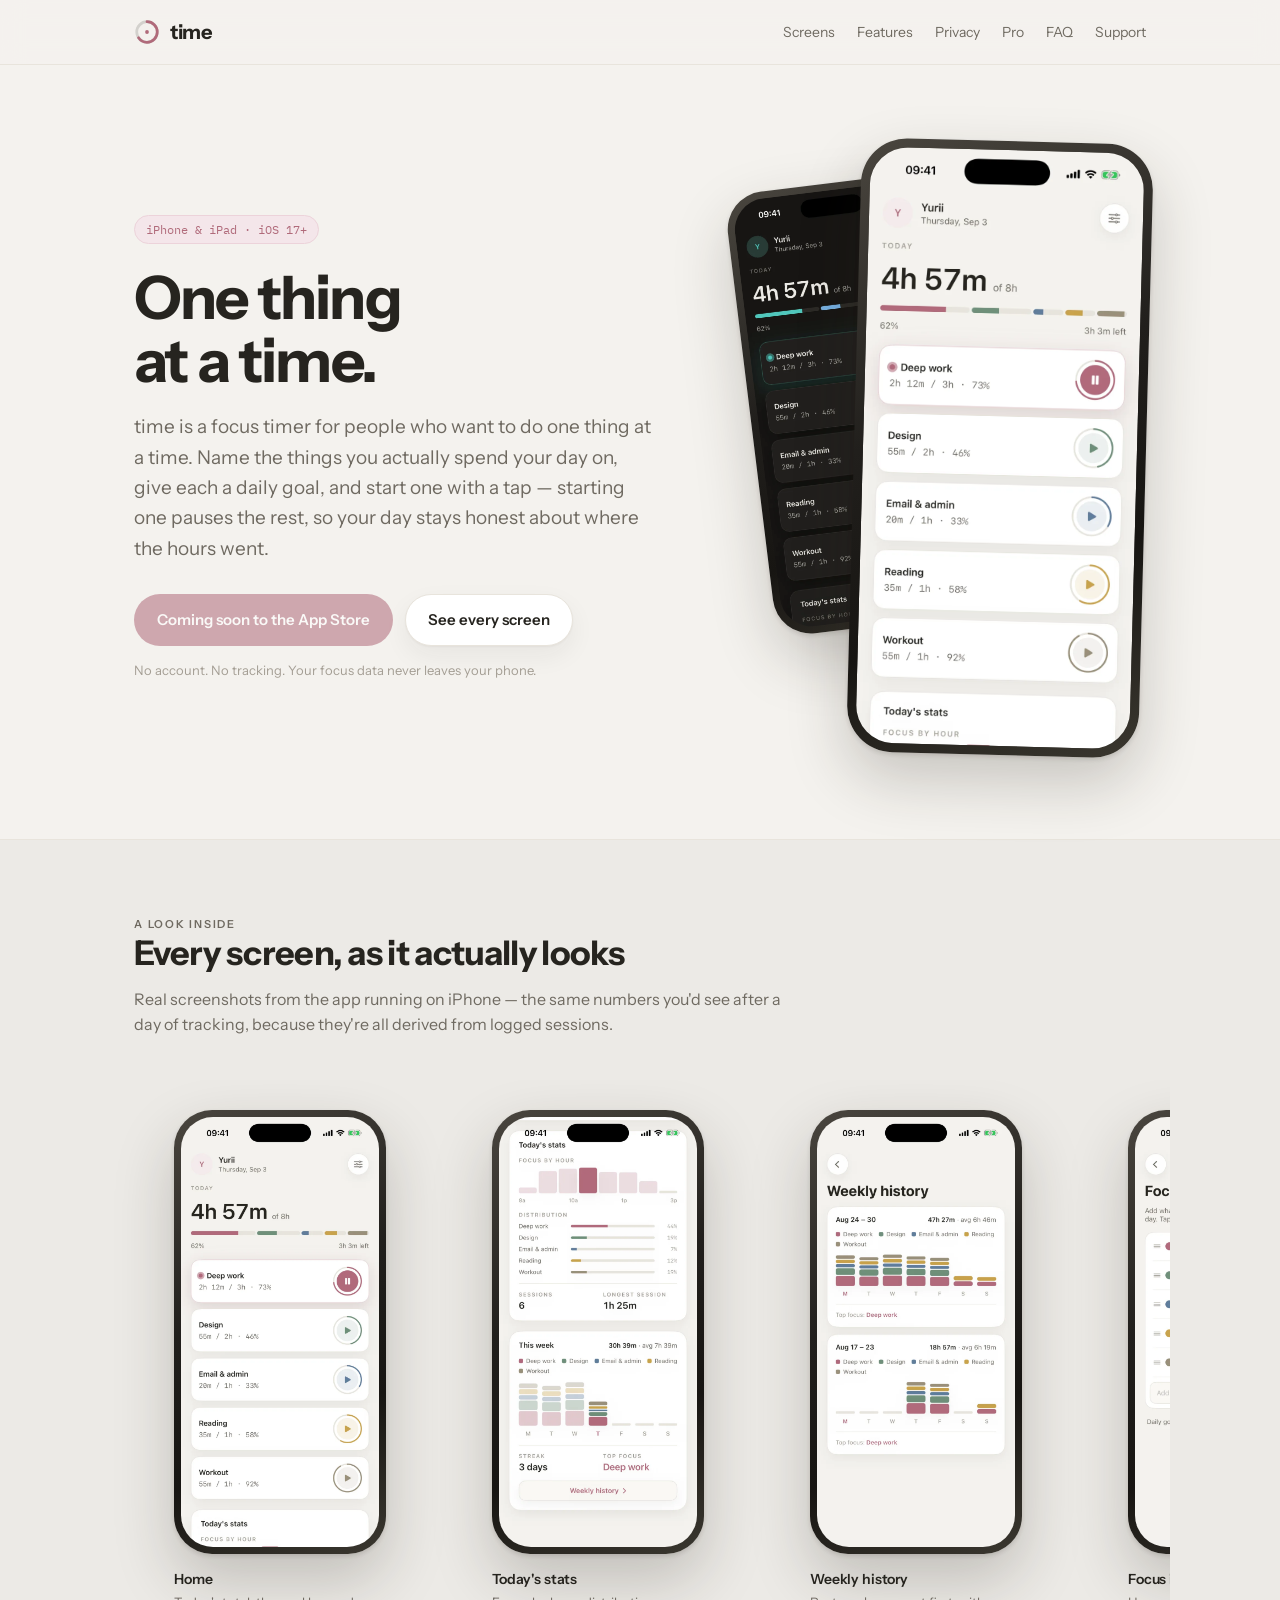
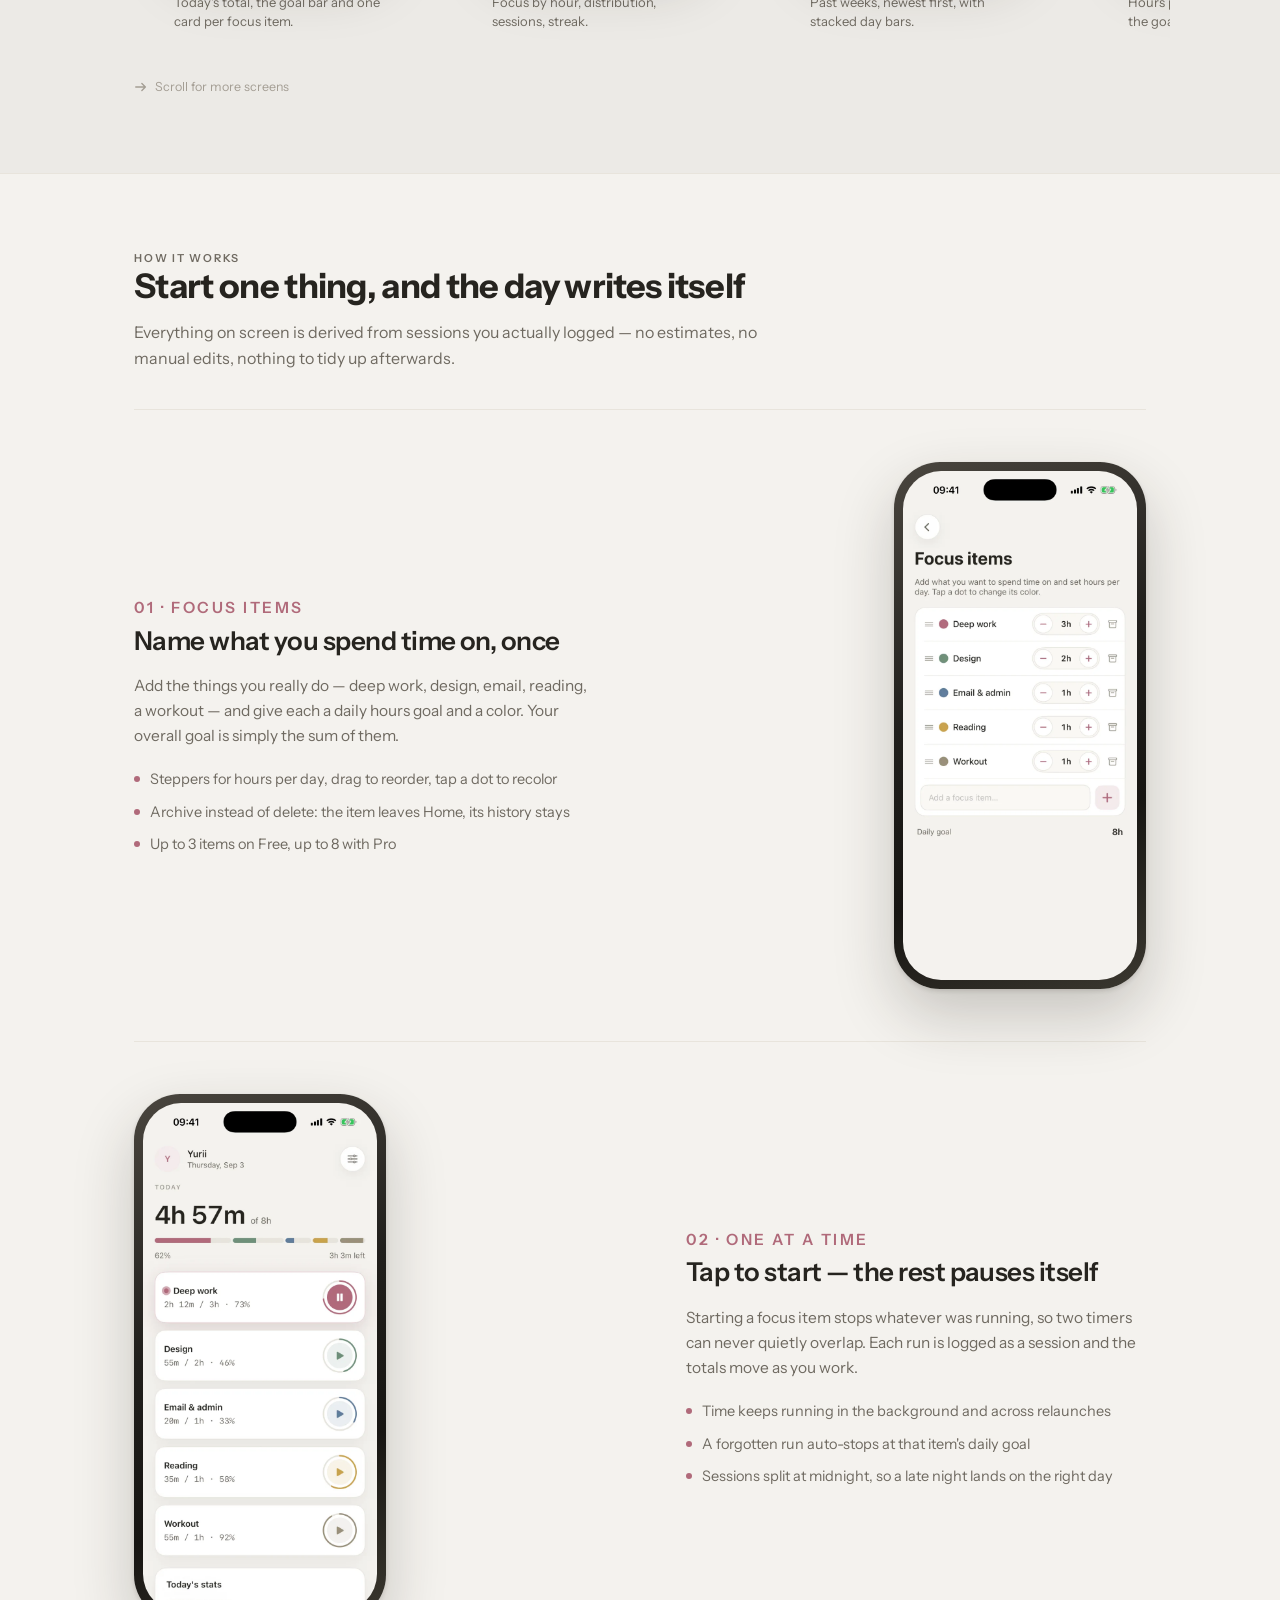
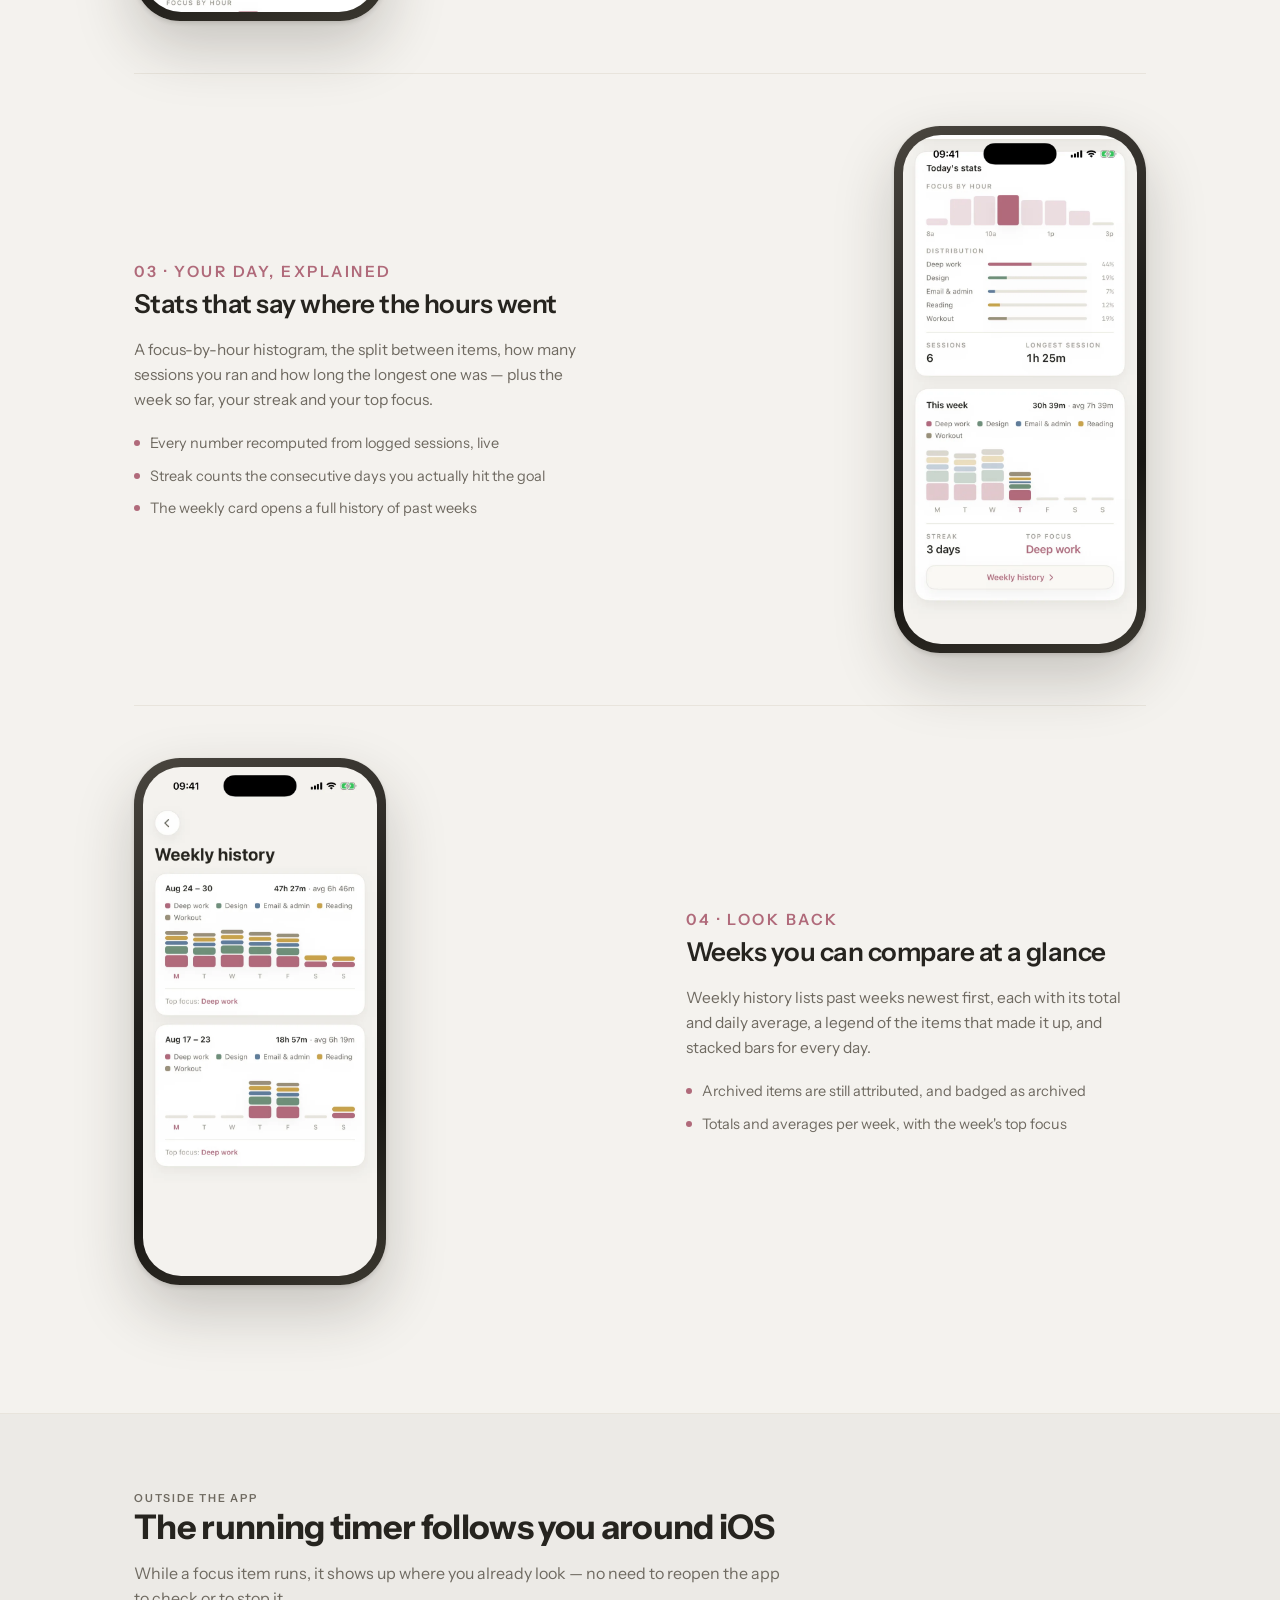
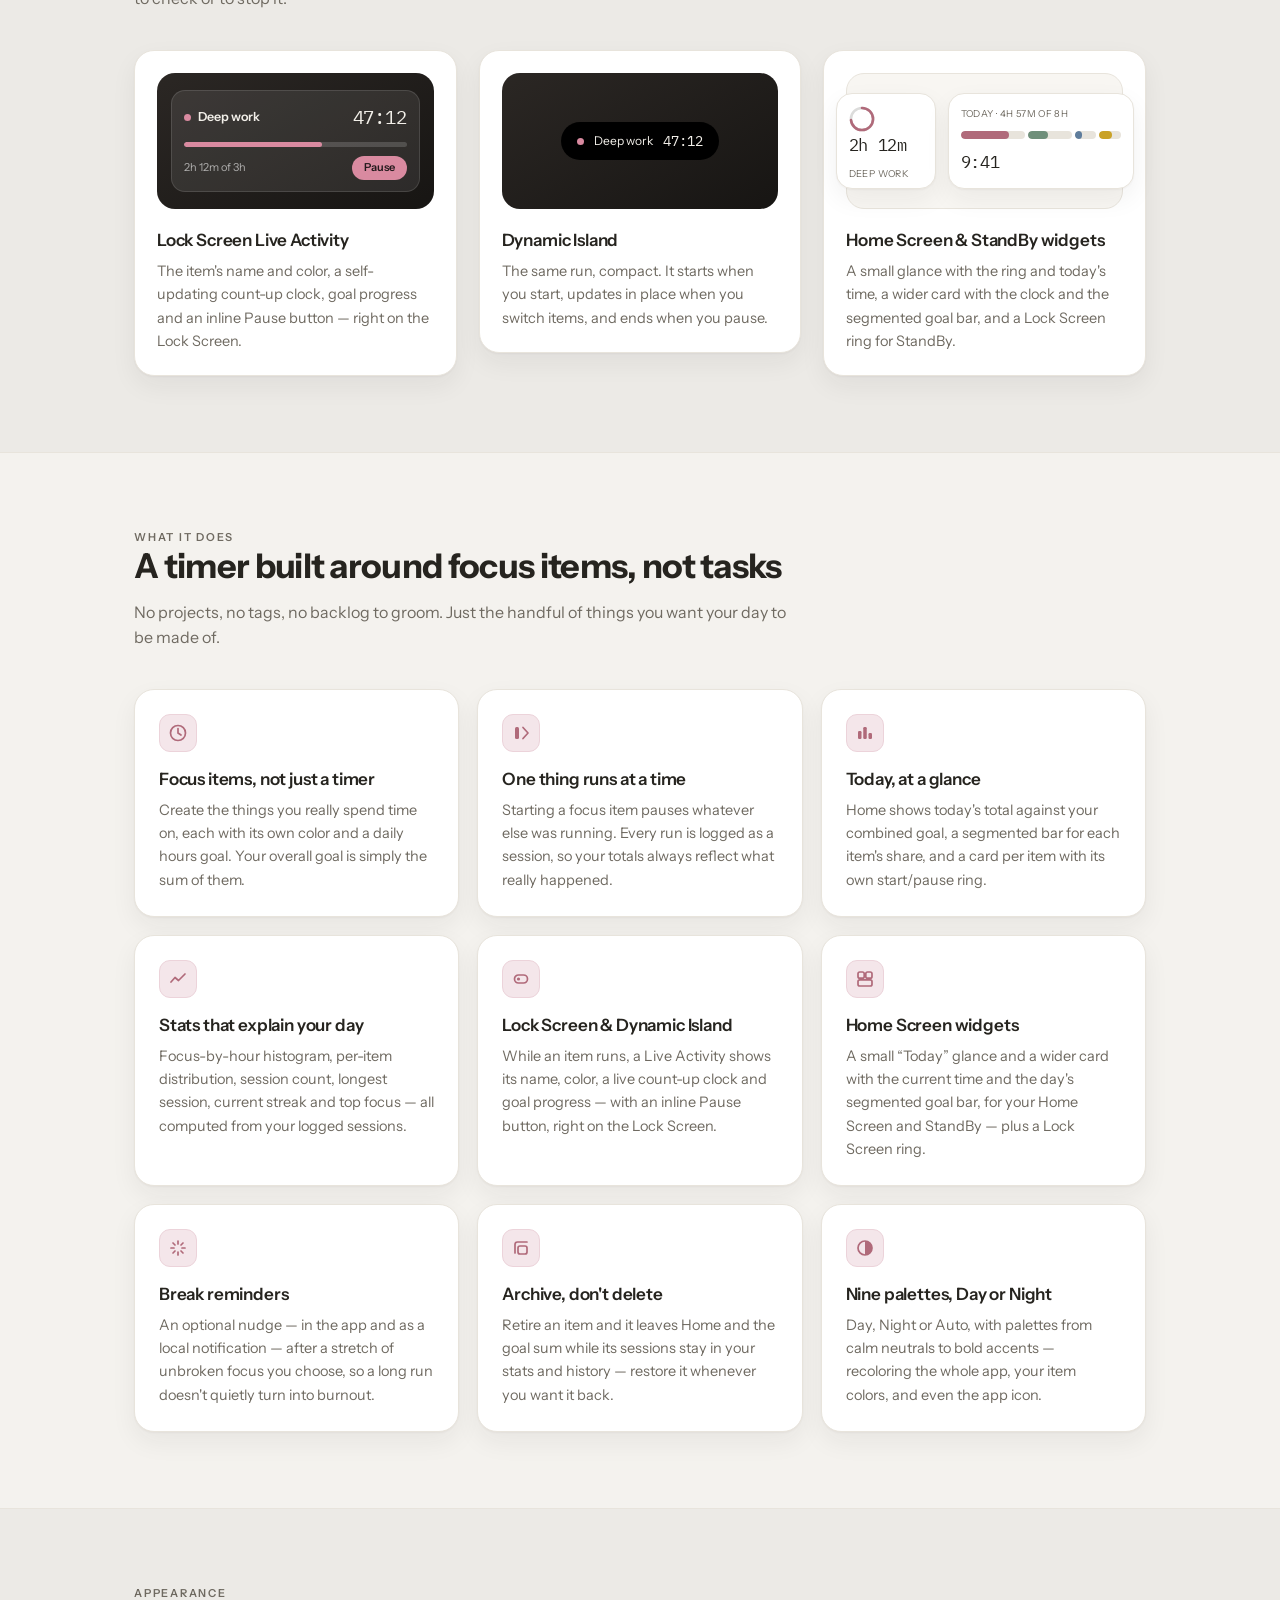
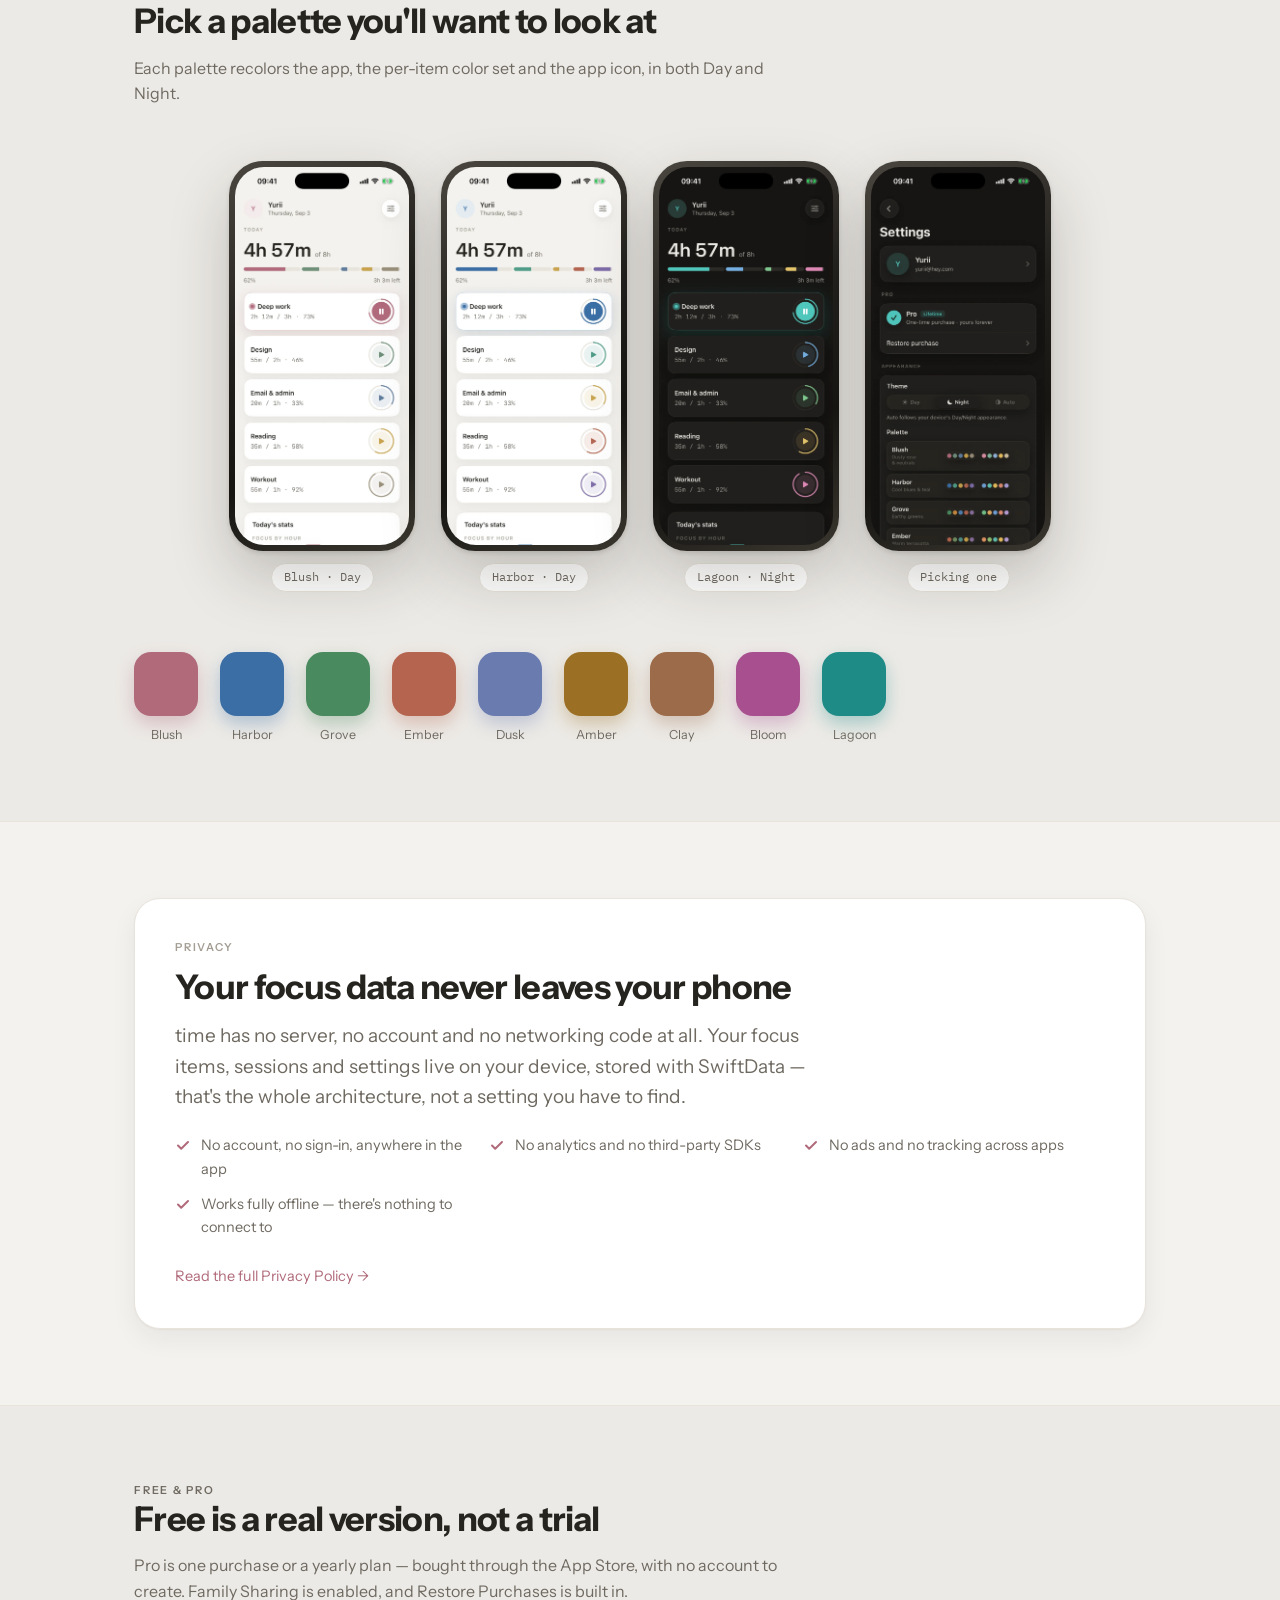
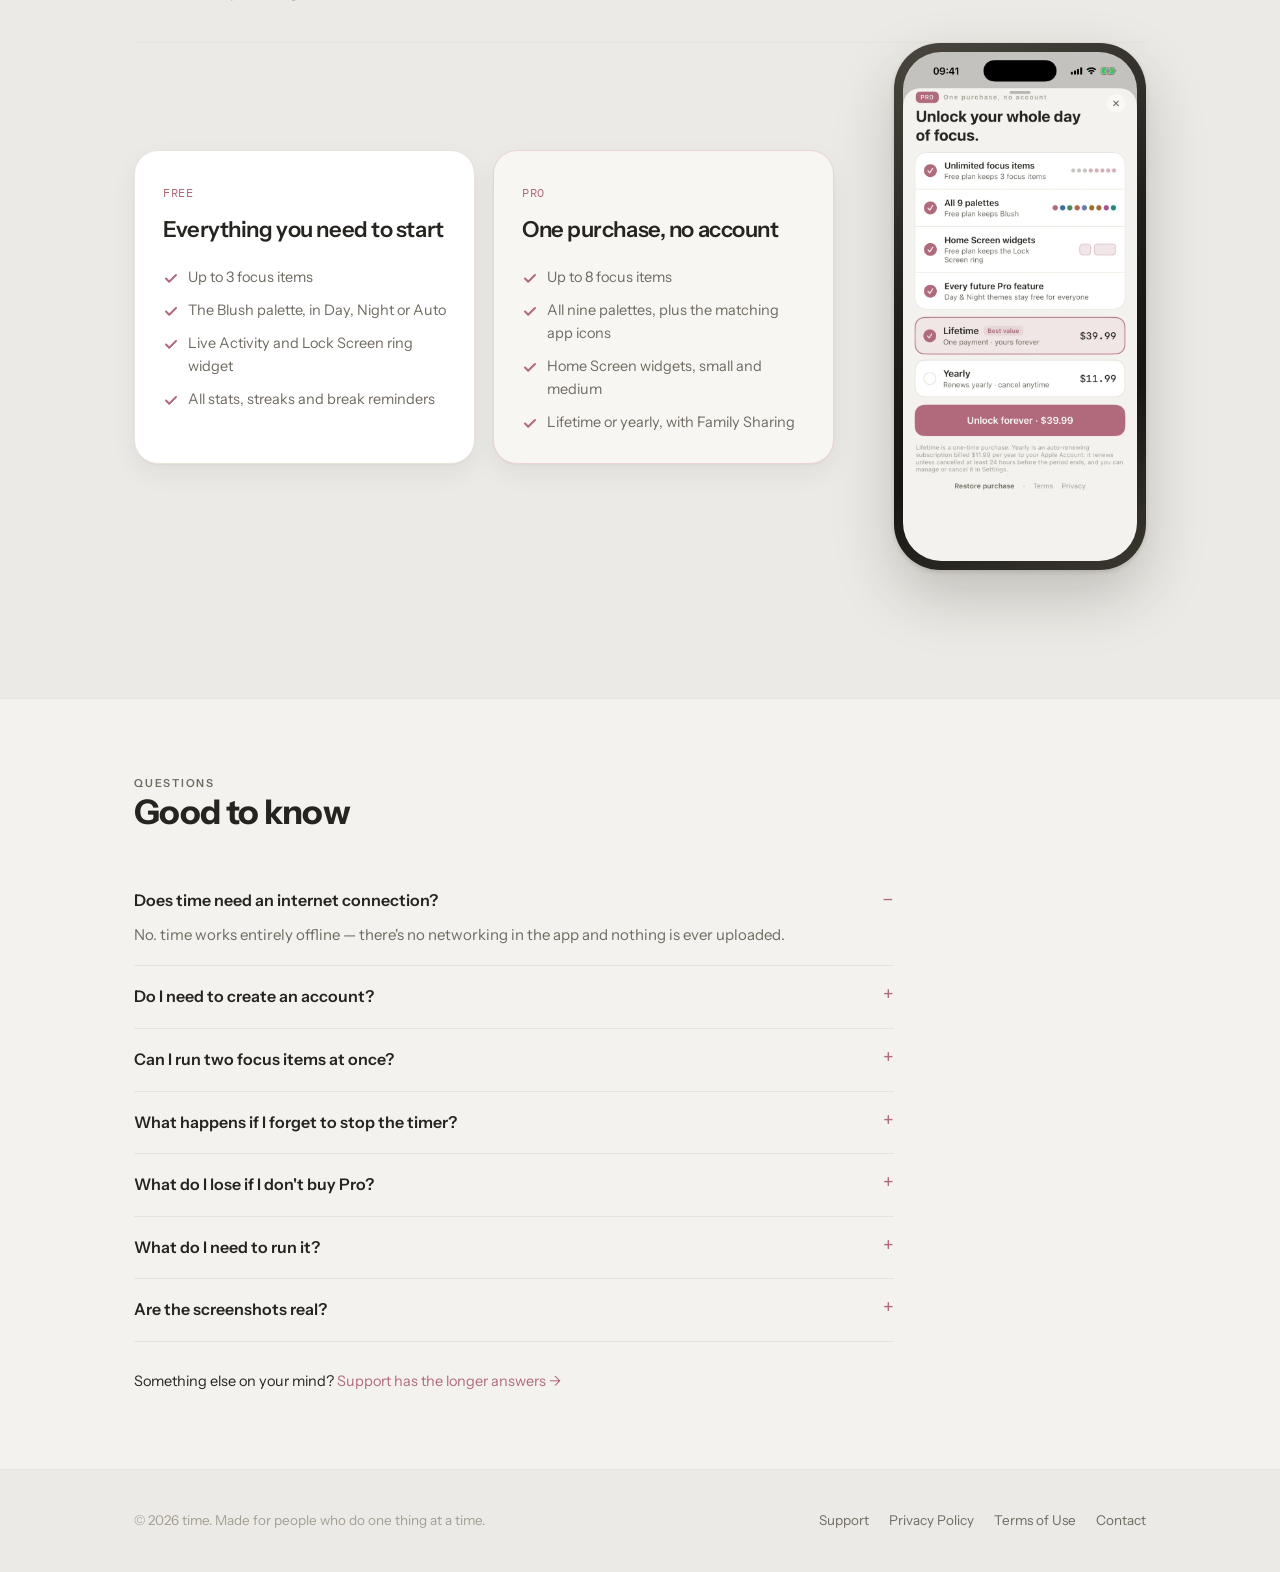
==== commit ef003a06: "+ support" ====
--- a/index.html
+++ b/index.html
@@ -30,10 +30,11 @@
     </a>
     <nav class="nav">
       <a href="#screens">Screens</a>
-      <a href="#features">Features</a>
-      <a href="#privacy">Privacy</a>
+      <a class="opt" href="#features">Features</a>
+      <a class="opt" href="#privacy">Privacy</a>
       <a href="#pricing">Pro</a>
-      <a href="#faq">FAQ</a>
+      <a class="opt" href="#faq">FAQ</a>
+      <a href="support/">Support</a>
     </nav>
   </div>
 </header>
@@ -485,6 +486,9 @@
         <p>Yes — every screenshot on this page was captured from the app running on an iPhone, with a sample day of focus data. The Lock Screen, Dynamic Island and widget cards above are drawn illustrations of those surfaces.</p>
       </details>
     </div>
+    <p style="margin:28px 0 0; font-size:14.5px">
+      Something else on your mind? <a href="support/">Support has the longer answers →</a>
+    </p>
   </div>
 </section>
 
@@ -492,6 +496,7 @@
   <div class="wrap">
     <p>© <span id="yr">2026</span> time. Made for people who do one thing at a time.</p>
     <nav class="foot-links">
+      <a href="support/">Support</a>
       <a href="privacy/">Privacy Policy</a>
       <a href="terms/">Terms of Use</a>
       <a href="mailto:gutachkee@gmail.com">Contact</a>
--- a/assets/site.css
+++ b/assets/site.css
@@ -291,7 +291,12 @@
 }
 
 @media (max-width:640px){
-  /* keep the header on one line: the deep links live in the page anyway */
+  /* keep the header on one line: the links marked .opt live in the page anyway */
   .nav{gap:16px; font-size:13.5px}
-  .nav a:nth-child(2), .nav a:nth-child(3){display:none}
-}
+  .nav a.opt{display:none}
+}
+
+/* ── support ─────────────────────────────────────────────── */
+.support-hero{padding:68px 0 8px}
+.support-hero h1{font-size:clamp(32px,5vw,46px); margin-bottom:16px}
+.support-hero .cta-note a{color:var(--muted)}
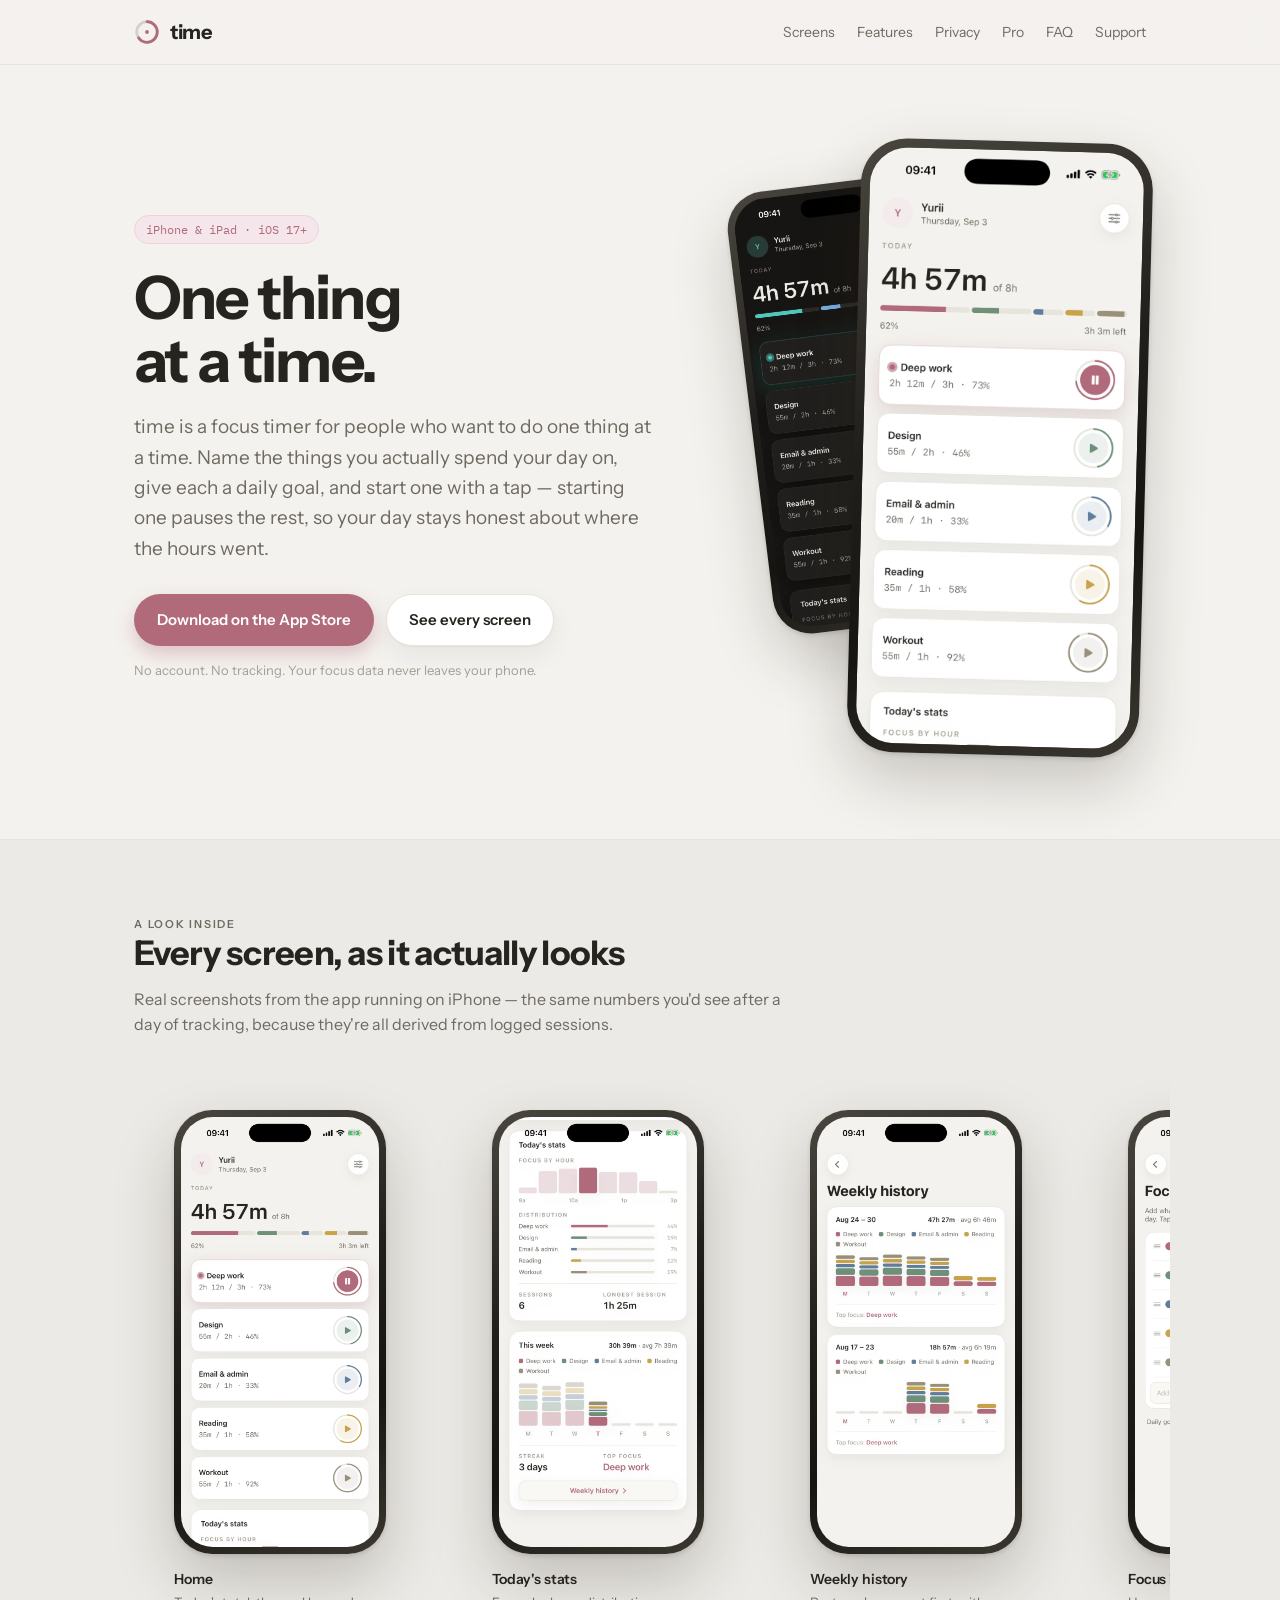
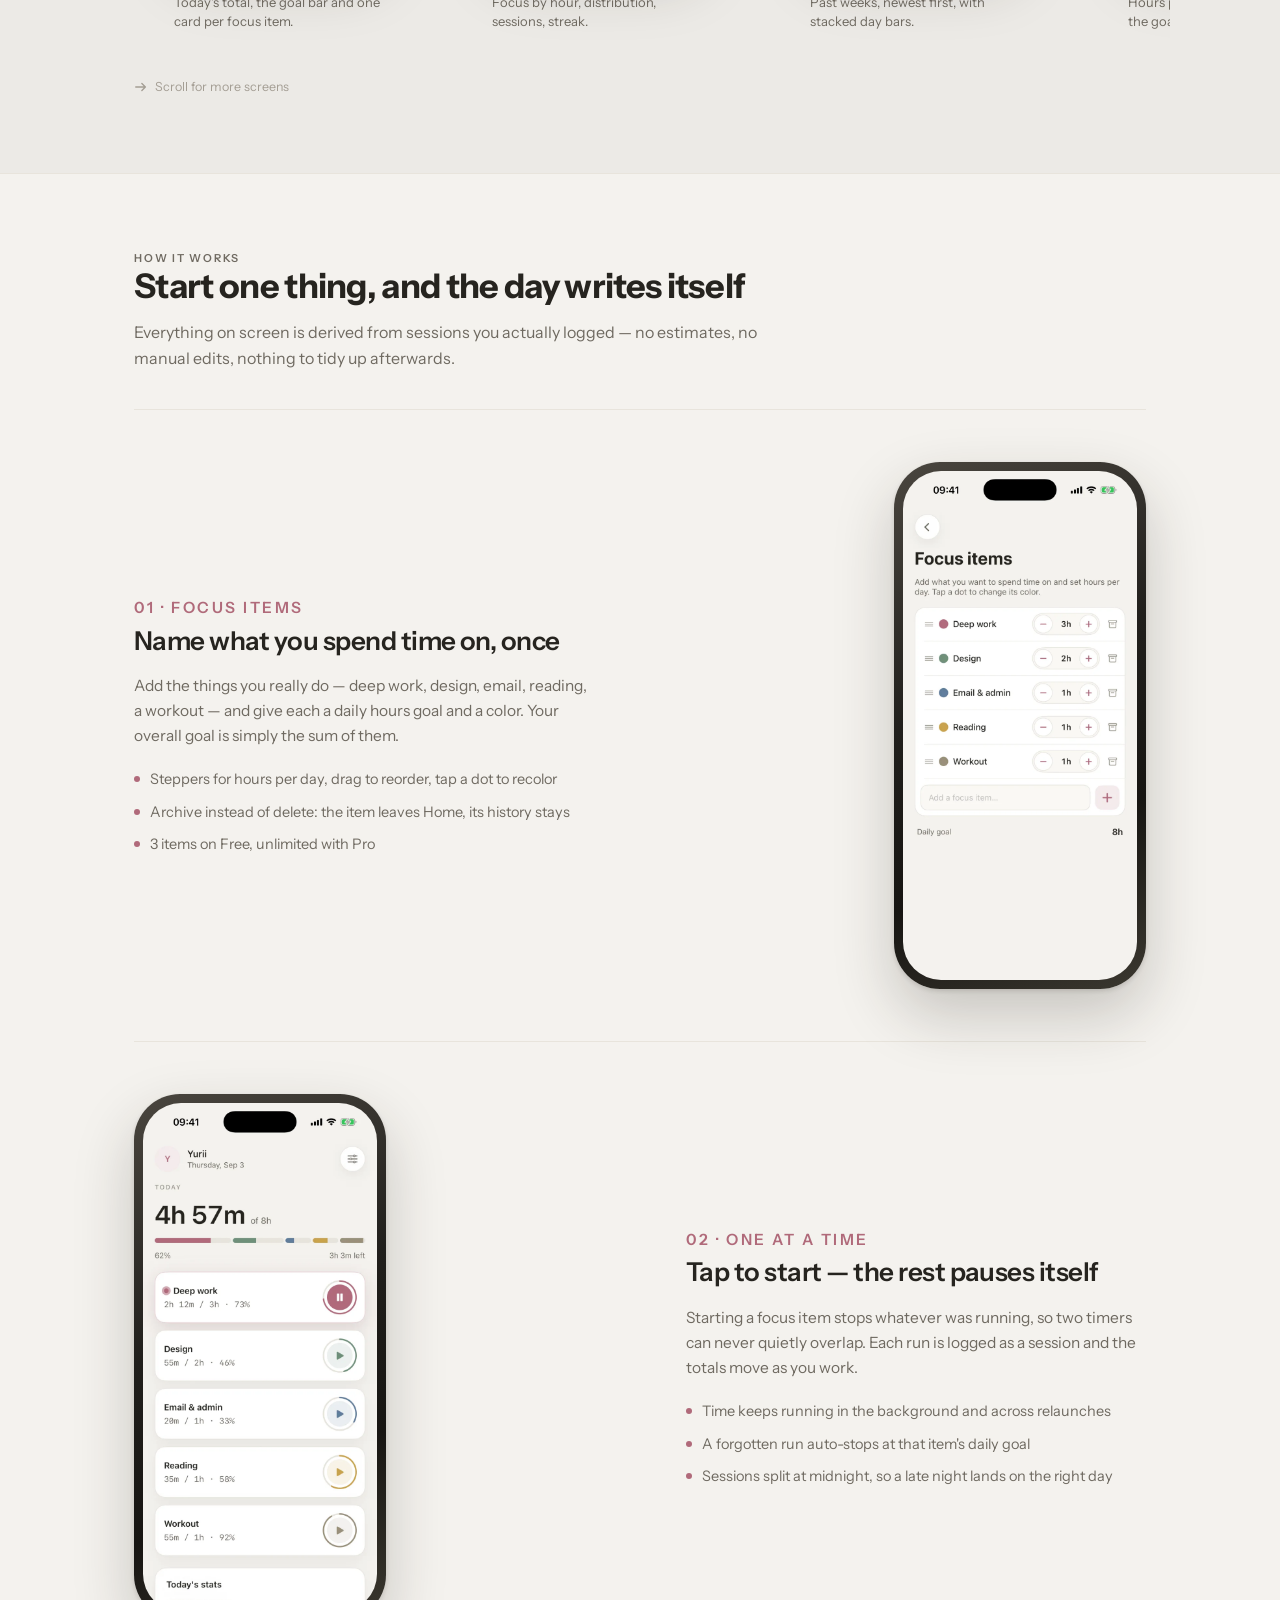
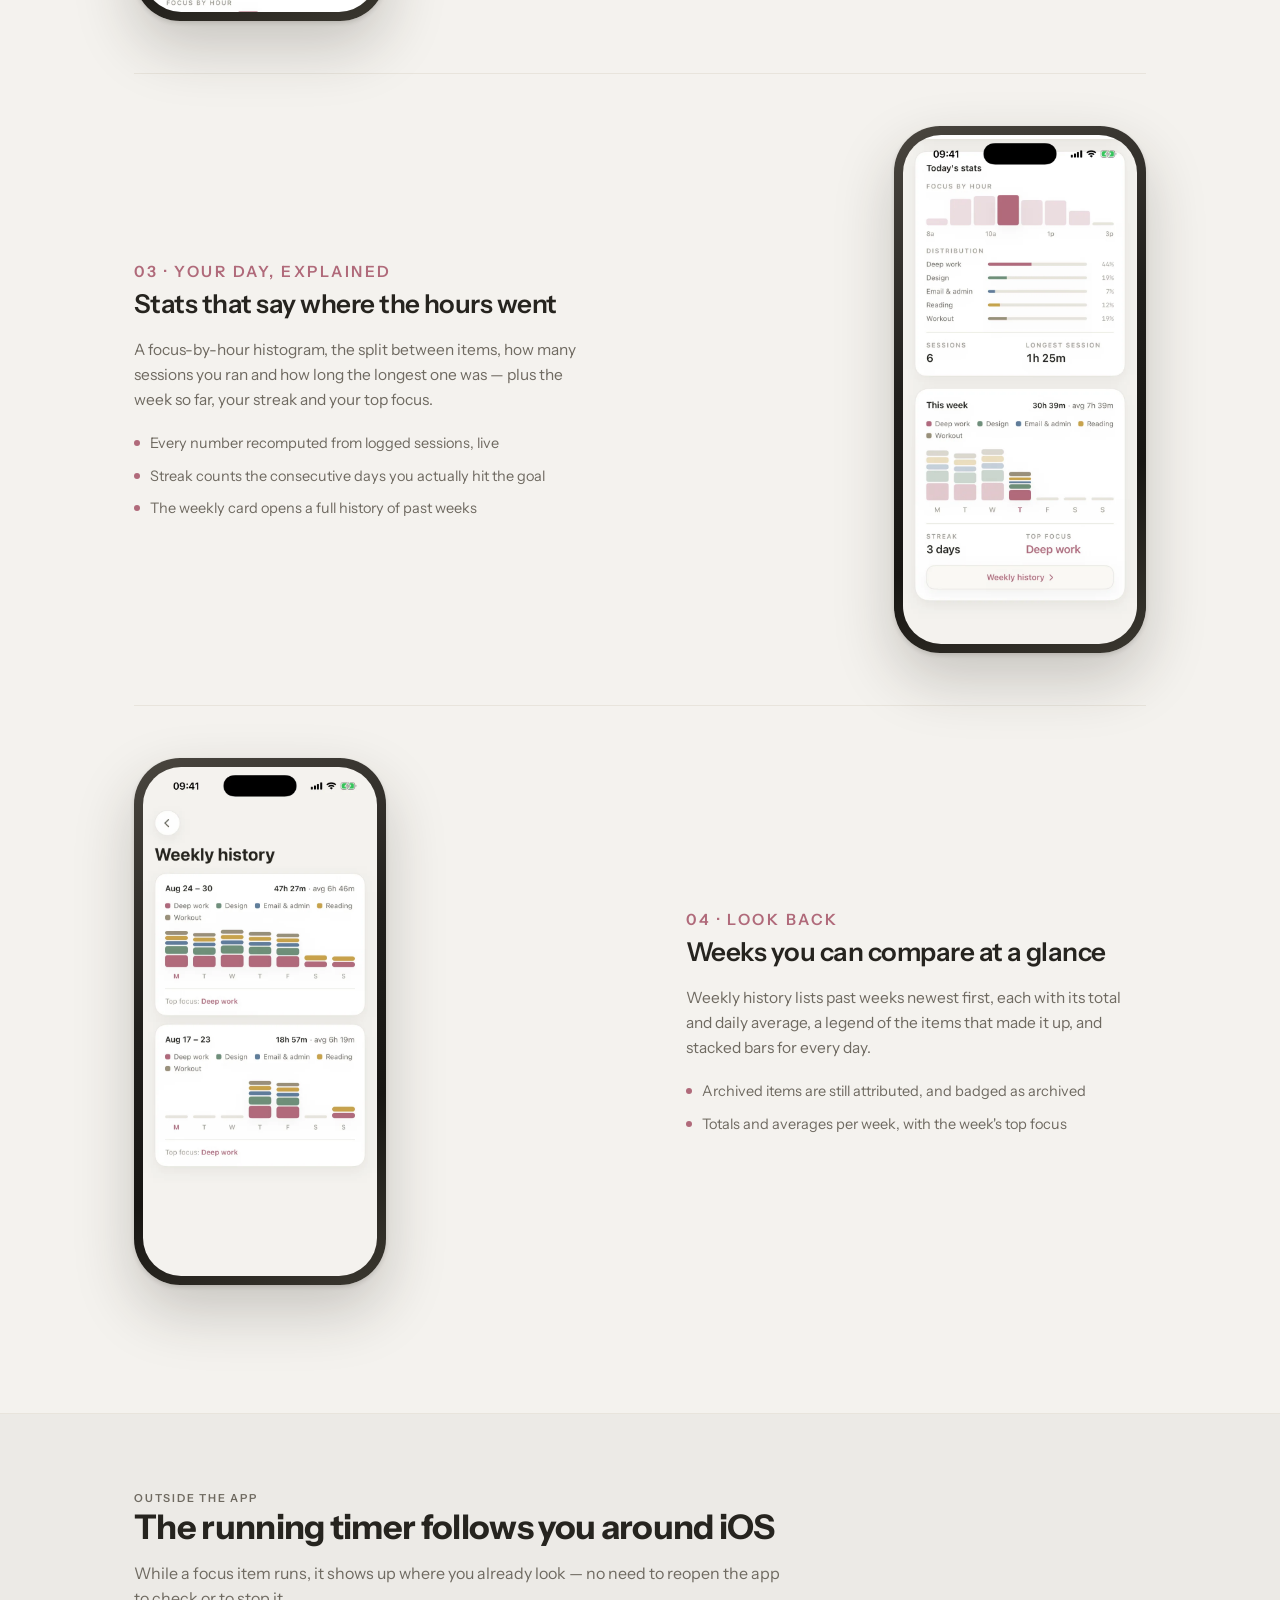
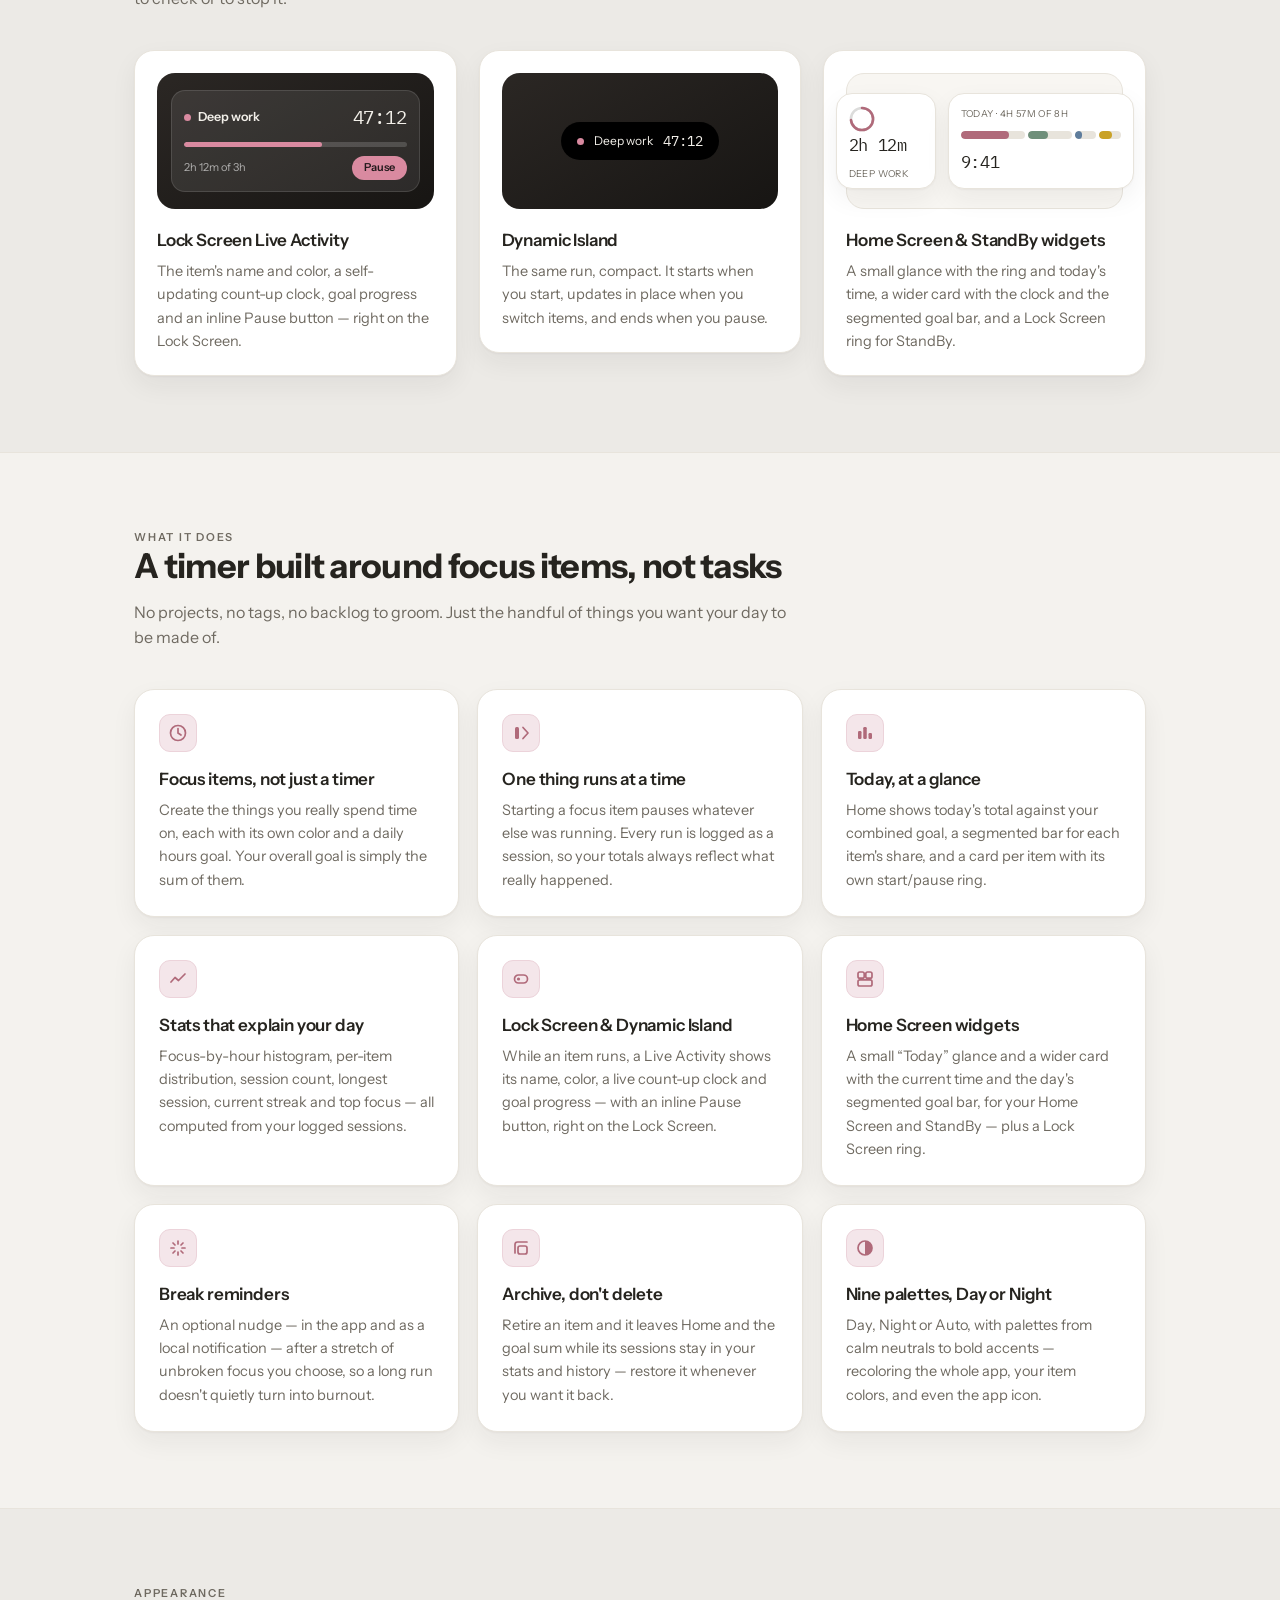
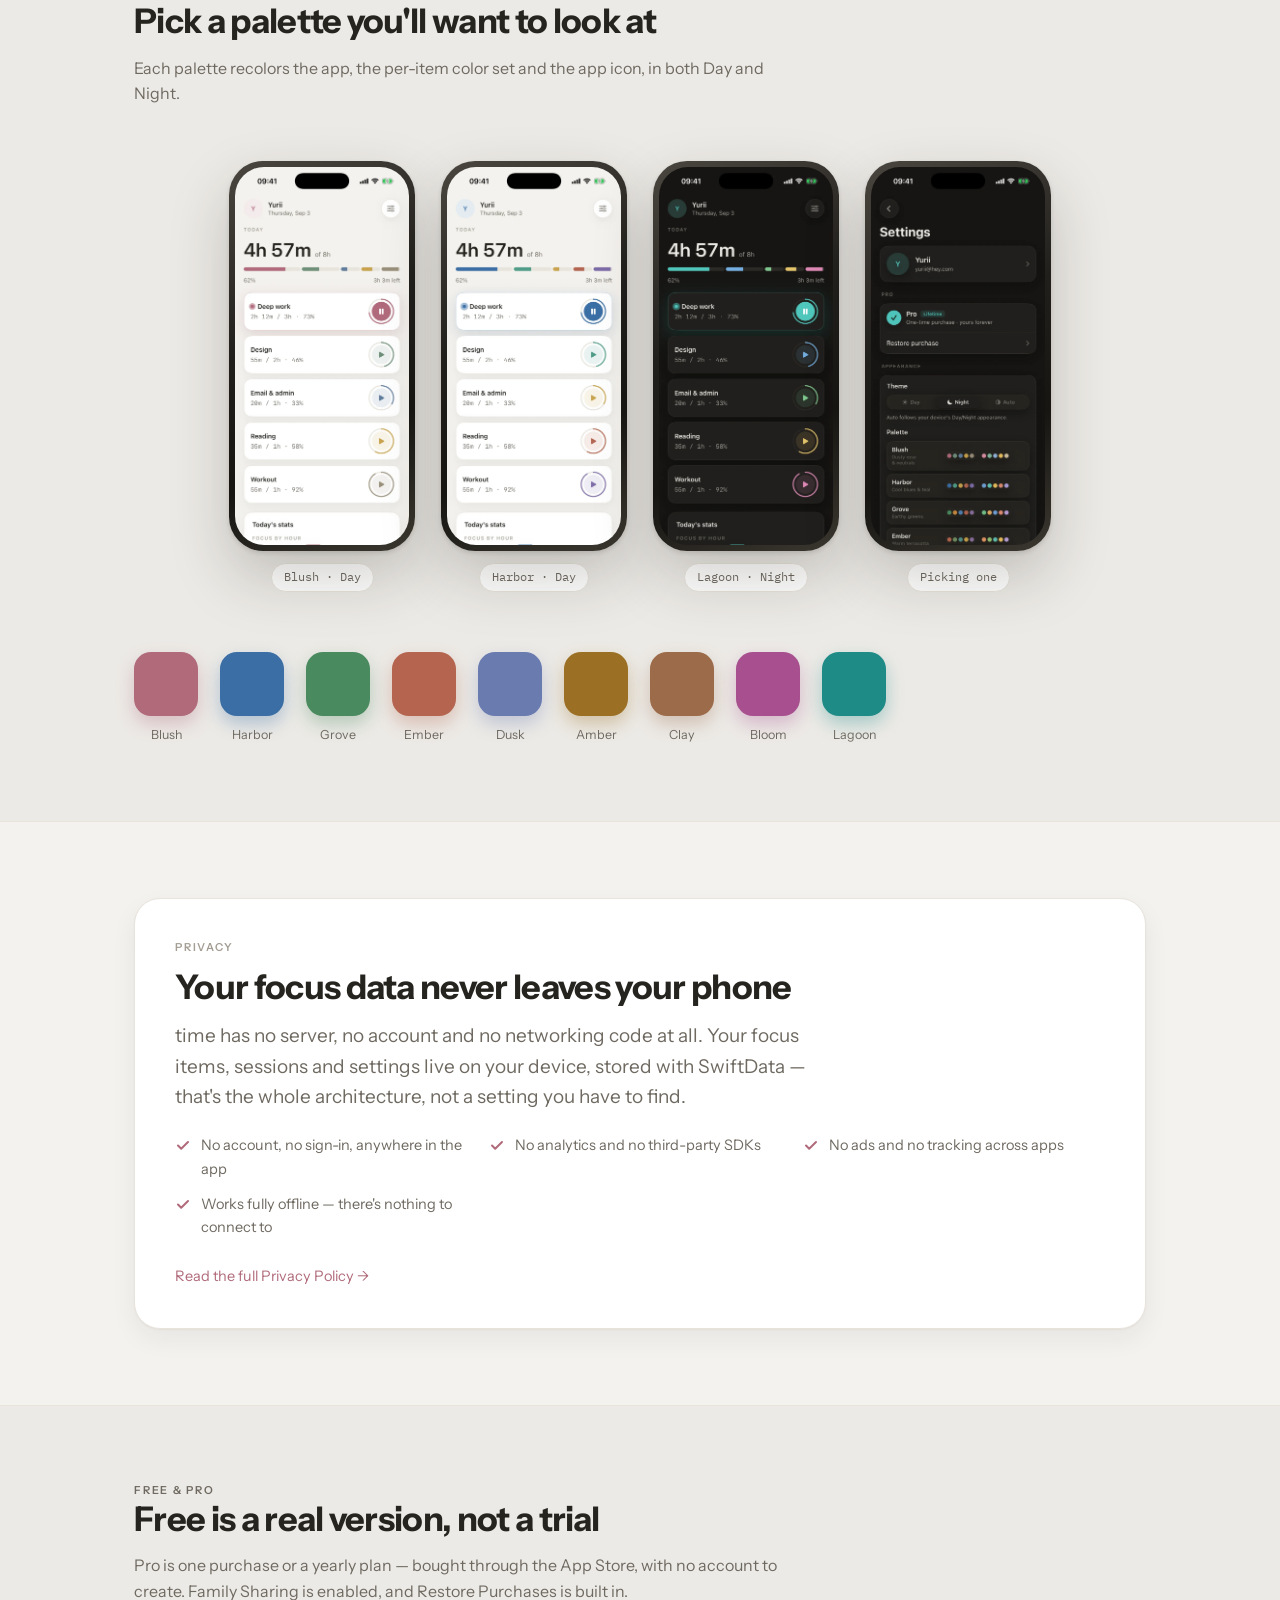
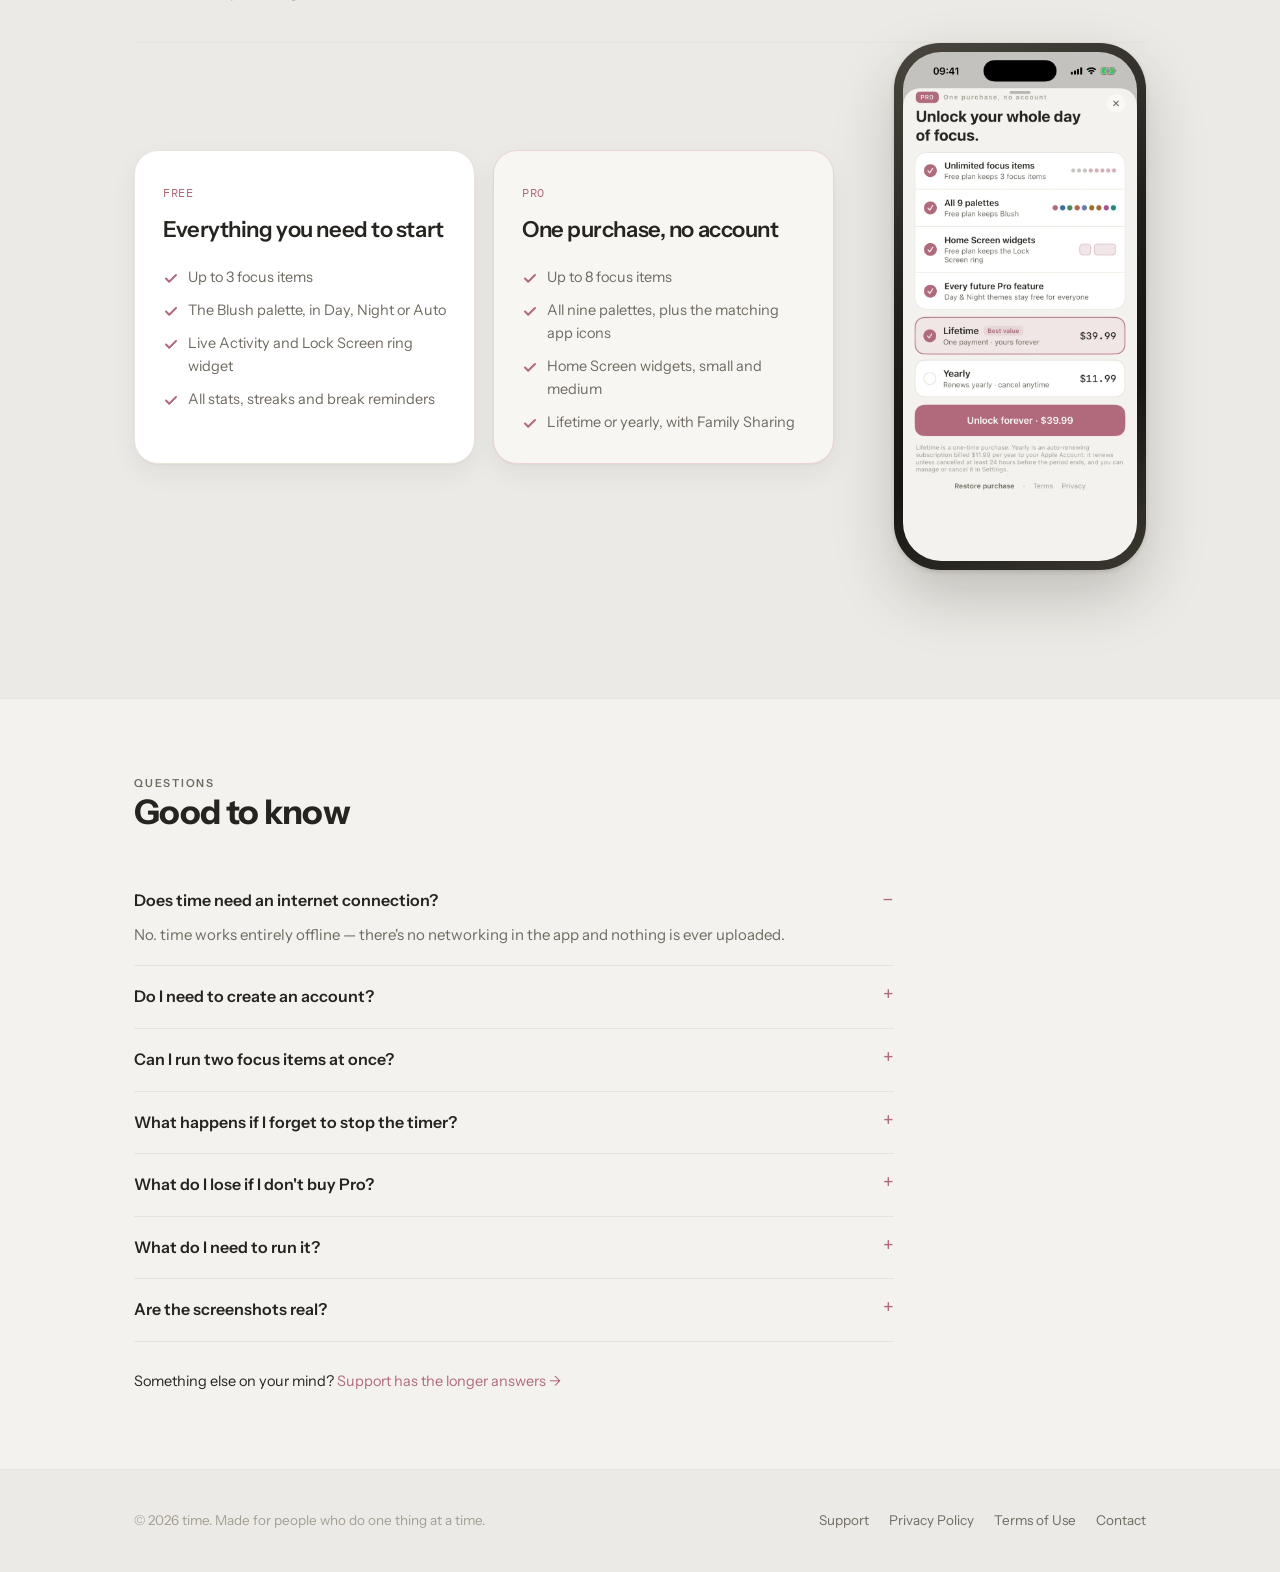
==== commit 20535d21: "+ real app store link" ====
--- a/index.html
+++ b/index.html
@@ -9,6 +9,7 @@
 <meta property="og:description" content="A local-only focus timer for iPhone and iPad. No account, no tracking.">
 <meta property="og:type" content="website">
 <meta name="theme-color" content="#b06a7a">
+<meta name="apple-itunes-app" content="app-id=6809418815">
 <link rel="preconnect" href="https://fonts.googleapis.com">
 <link rel="preconnect" href="https://fonts.gstatic.com" crossorigin>
 <link href="https://fonts.googleapis.com/css2?family=Instrument+Sans:wght@400;500;600;700&family=IBM+Plex+Mono:wght@400;500&display=swap" rel="stylesheet">
@@ -51,7 +52,7 @@
         one pauses the rest, so your day stays honest about where the hours went.
       </p>
       <div class="cta-row">
-        <span class="btn btn--primary" aria-disabled="true">Coming soon to the App&nbsp;Store</span>
+        <a class="btn btn--primary" href="https://apps.apple.com/app/id6809418815">Download on the App&nbsp;Store</a>
         <a class="btn btn--ghost" href="#screens">See every screen</a>
       </div>
       <p class="cta-note">No account. No tracking. Your focus data never leaves your phone.</p>
@@ -151,7 +152,7 @@
         <ul class="bullets">
           <li>Steppers for hours per day, drag to reorder, tap a dot to recolor</li>
           <li>Archive instead of delete: the item leaves Home, its history stays</li>
-          <li>Up to 3 items on Free, up to 8 with Pro</li>
+          <li>3 items on Free, unlimited with Pro</li>
         </ul>
       </div>
       <div class="device device--md"><img src="assets/shots/items.webp" width="720" height="1565" loading="lazy"
